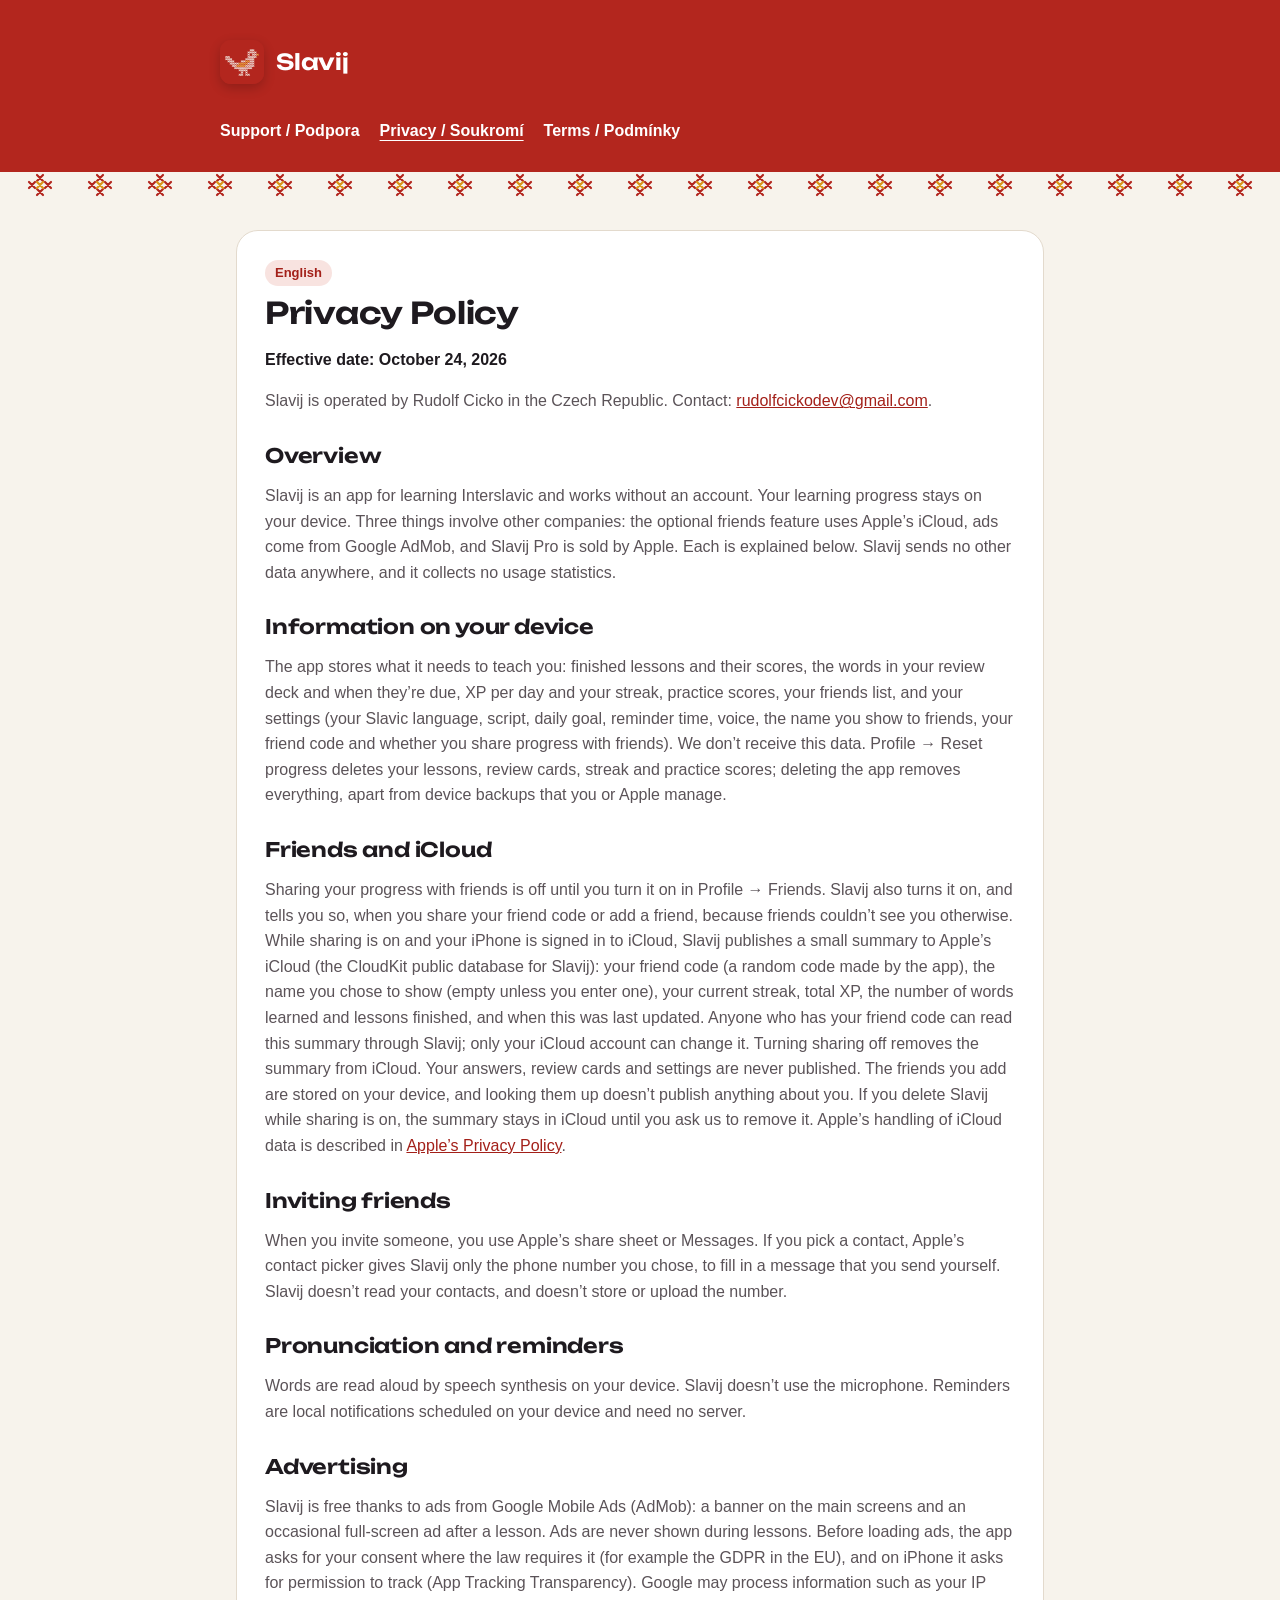
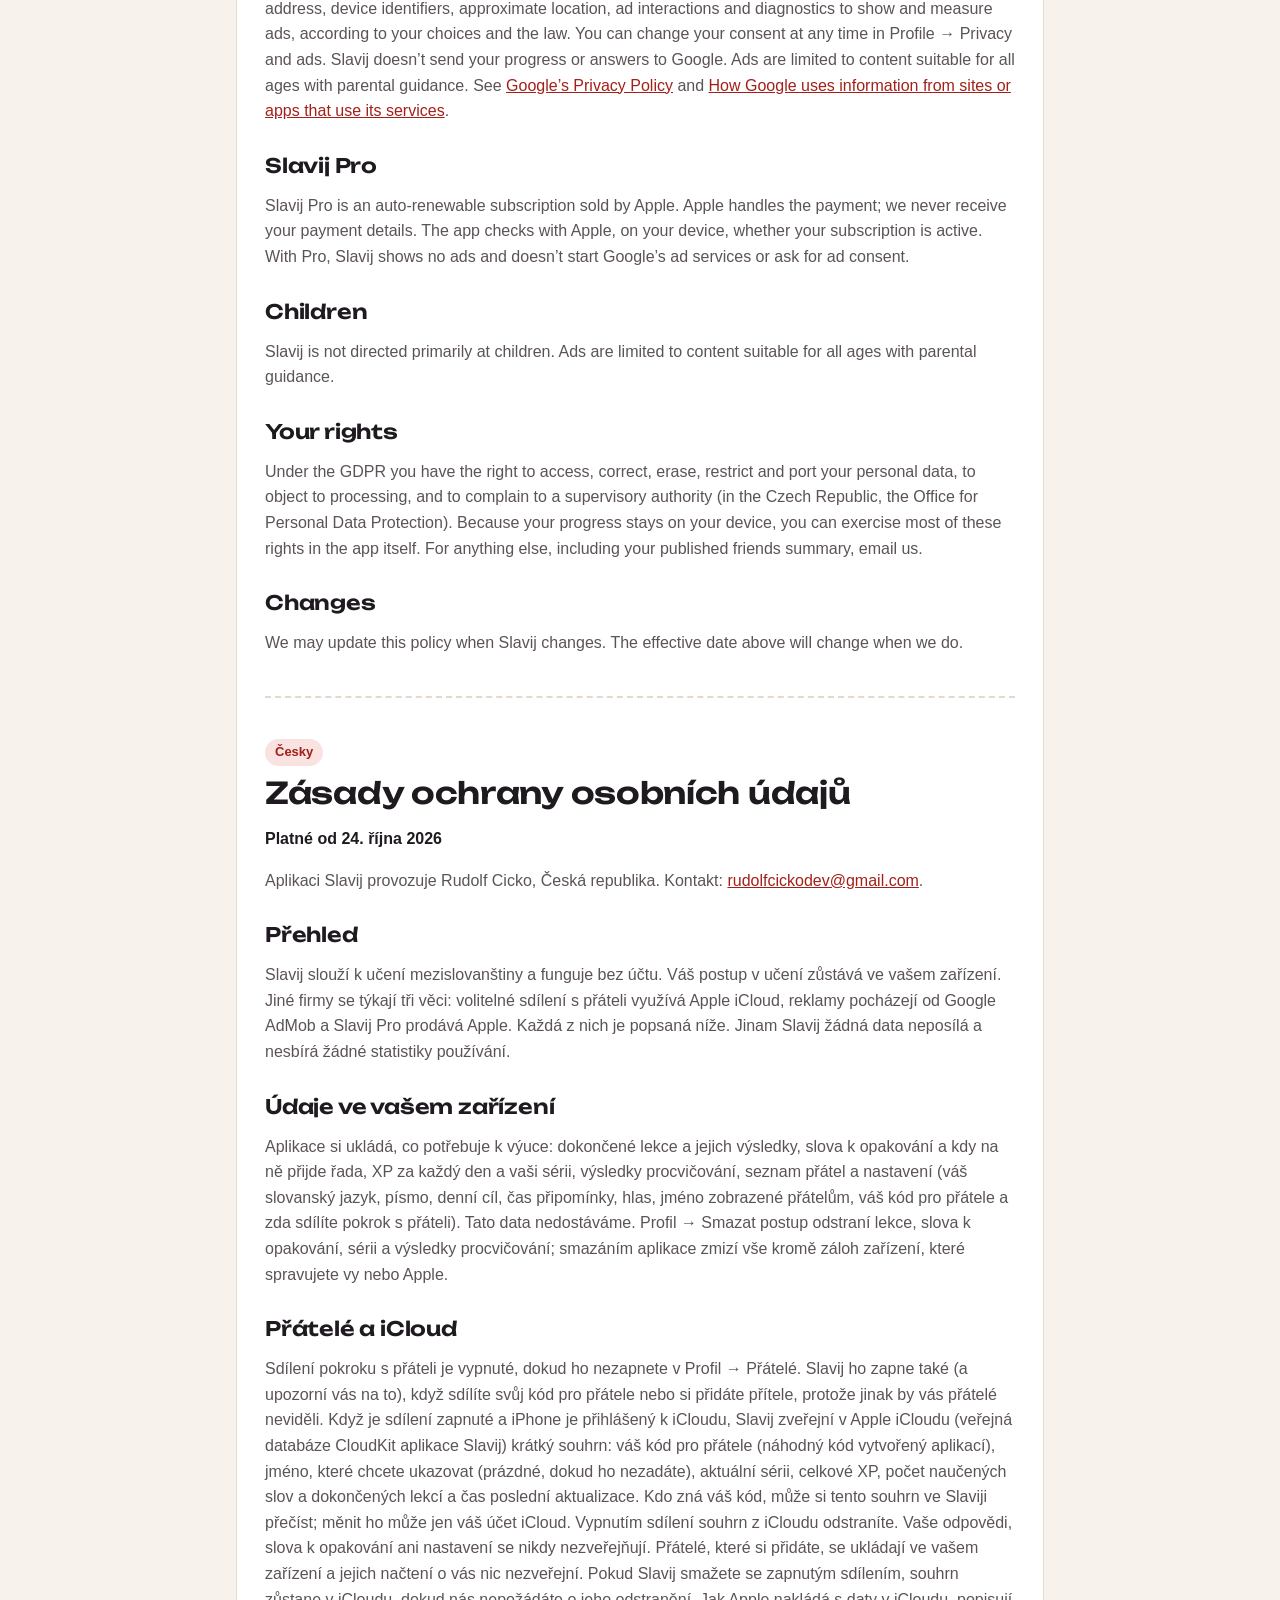
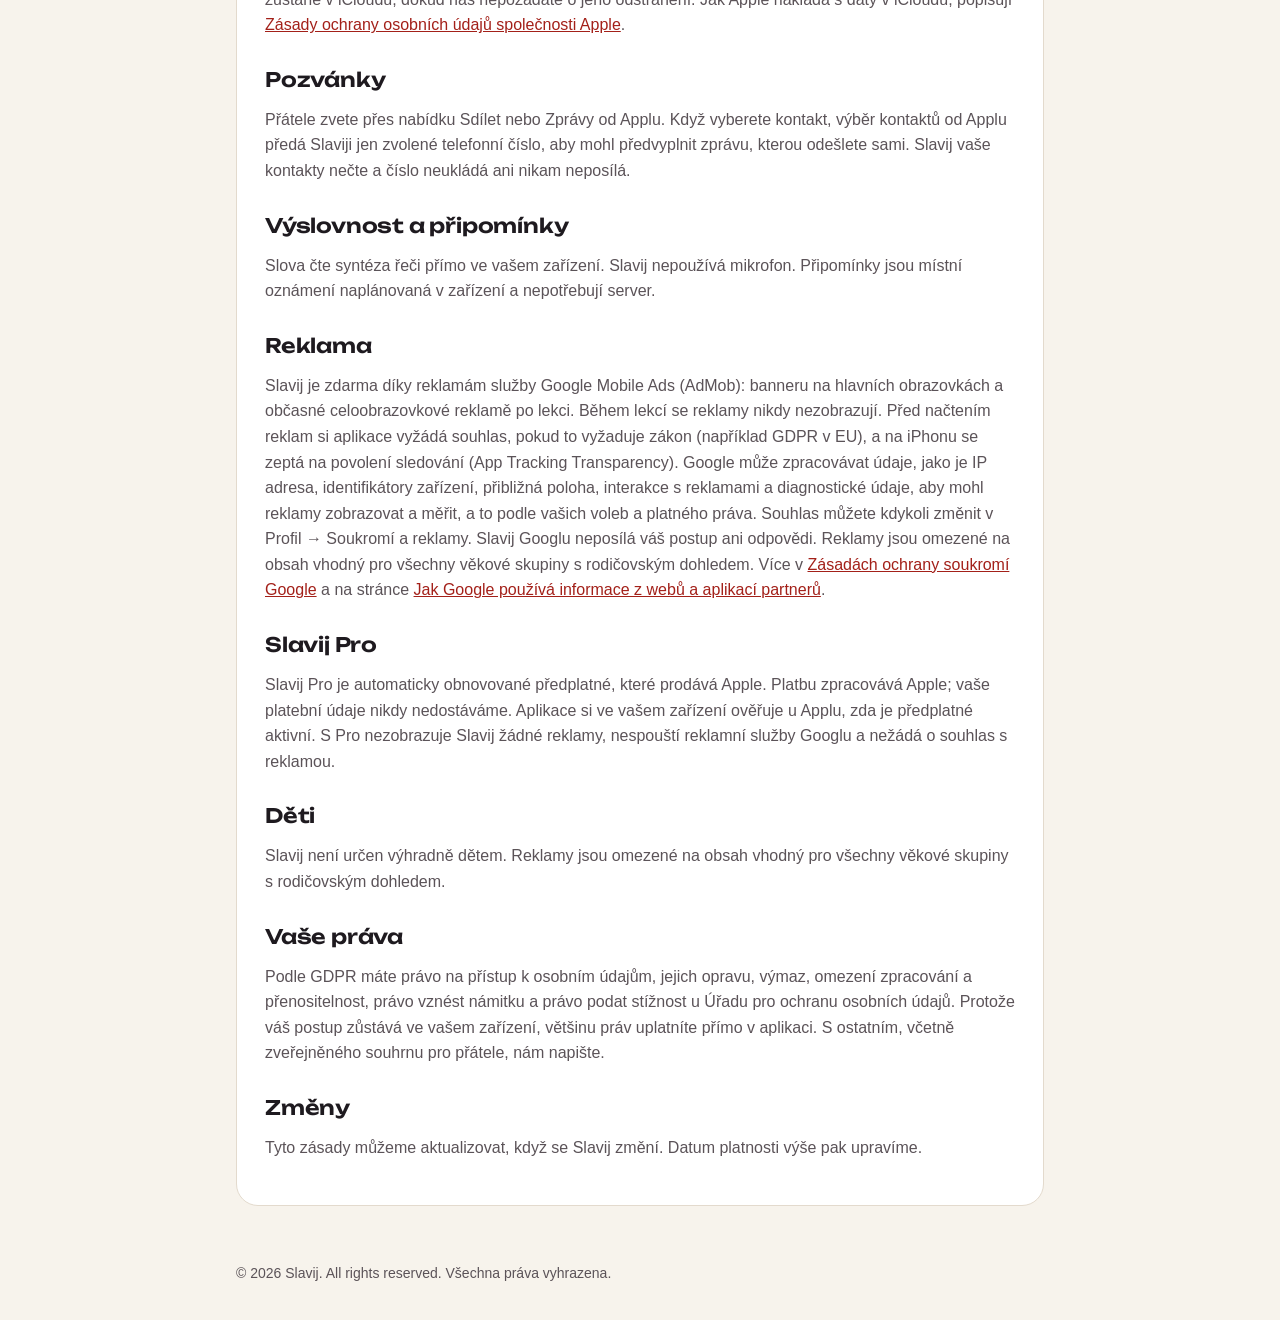
==== privacy.html @ 44ebeb4c "Site: support, privacy policy and terms pages English and Czech, styled like the Slavij app. Copied " ====
<!doctype html>
<html lang="en">
  <head>
    <meta charset="utf-8">
    <meta name="viewport" content="width=device-width, initial-scale=1">
    <title>Slavij – Privacy Policy / Zásady ochrany osobních údajů</title>
    <meta name="description" content="Privacy Policy of the Slavij app. Zásady ochrany osobních údajů aplikace Slavij.">
    <link rel="stylesheet" href="styles.css">
    <link rel="icon" href="icon.png">
    <link rel="apple-touch-icon" href="icon.png">
  </head>
  <body>
    <header><div class="wrap"><div class="brand"><img src="icon.png" alt=""> Slavij</div><nav aria-label="Site"><a href="index.html">Support / Podpora</a><a href="privacy.html" aria-current="page">Privacy / Soukromí</a><a href="terms.html">Terms / Podmínky</a></nav></div></header>
    <div class="hem" aria-hidden="true"></div>
    <main><article class="card">
      <span class="lang">English</span>
      <h1>Privacy Policy</h1>
      <p><strong>Effective date: October 24, 2026</strong></p>
      <p>Slavij is operated by Rudolf Cicko in the Czech Republic. Contact: <a href="mailto:rudolfcickodev@gmail.com">rudolfcickodev@gmail.com</a>.</p>

      <h2>Overview</h2>
      <p>Slavij is an app for learning Interslavic and works without an account. Your learning progress stays on your device. Three things involve other companies: the optional friends feature uses Apple’s iCloud, ads come from Google AdMob, and Slavij Pro is sold by Apple. Each is explained below. Slavij sends no other data anywhere, and it collects no usage statistics.</p>

      <h2>Information on your device</h2>
      <p>The app stores what it needs to teach you: finished lessons and their scores, the words in your review deck and when they’re due, XP per day and your streak, practice scores, your friends list, and your settings (your Slavic language, script, daily goal, reminder time, voice, the name you show to friends, your friend code and whether you share progress with friends). We don’t receive this data. Profile → Reset progress deletes your lessons, review cards, streak and practice scores; deleting the app removes everything, apart from device backups that you or Apple manage.</p>

      <h2>Friends and iCloud</h2>
      <p>Sharing your progress with friends is off until you turn it on in Profile → Friends. Slavij also turns it on, and tells you so, when you share your friend code or add a friend, because friends couldn’t see you otherwise. While sharing is on and your iPhone is signed in to iCloud, Slavij publishes a small summary to Apple’s iCloud (the CloudKit public database for Slavij): your friend code (a random code made by the app), the name you chose to show (empty unless you enter one), your current streak, total XP, the number of words learned and lessons finished, and when this was last updated. Anyone who has your friend code can read this summary through Slavij; only your iCloud account can change it. Turning sharing off removes the summary from iCloud. Your answers, review cards and settings are never published. The friends you add are stored on your device, and looking them up doesn’t publish anything about you. If you delete Slavij while sharing is on, the summary stays in iCloud until you ask us to remove it. Apple’s handling of iCloud data is described in <a href="https://www.apple.com/legal/privacy/">Apple’s Privacy Policy</a>.</p>

      <h2>Inviting friends</h2>
      <p>When you invite someone, you use Apple’s share sheet or Messages. If you pick a contact, Apple’s contact picker gives Slavij only the phone number you chose, to fill in a message that you send yourself. Slavij doesn’t read your contacts, and doesn’t store or upload the number.</p>

      <h2>Pronunciation and reminders</h2>
      <p>Words are read aloud by speech synthesis on your device. Slavij doesn’t use the microphone. Reminders are local notifications scheduled on your device and need no server.</p>

      <h2>Advertising</h2>
      <p>Slavij is free thanks to ads from Google Mobile Ads (AdMob): a banner on the main screens and an occasional full-screen ad after a lesson. Ads are never shown during lessons. Before loading ads, the app asks for your consent where the law requires it (for example the GDPR in the EU), and on iPhone it asks for permission to track (App Tracking Transparency). Google may process information such as your IP address, device identifiers, approximate location, ad interactions and diagnostics to show and measure ads, according to your choices and the law. You can change your consent at any time in Profile → Privacy and ads. Slavij doesn’t send your progress or answers to Google. Ads are limited to content suitable for all ages with parental guidance. See <a href="https://policies.google.com/privacy">Google’s Privacy Policy</a> and <a href="https://policies.google.com/technologies/partner-sites">How Google uses information from sites or apps that use its services</a>.</p>

      <h2>Slavij Pro</h2>
      <p>Slavij Pro is an auto-renewable subscription sold by Apple. Apple handles the payment; we never receive your payment details. The app checks with Apple, on your device, whether your subscription is active. With Pro, Slavij shows no ads and doesn’t start Google’s ad services or ask for ad consent.</p>

      <h2>Children</h2>
      <p>Slavij is not directed primarily at children. Ads are limited to content suitable for all ages with parental guidance.</p>

      <h2>Your rights</h2>
      <p>Under the GDPR you have the right to access, correct, erase, restrict and port your personal data, to object to processing, and to complain to a supervisory authority (in the Czech Republic, the Office for Personal Data Protection). Because your progress stays on your device, you can exercise most of these rights in the app itself. For anything else, including your published friends summary, email us.</p>

      <h2>Changes</h2>
      <p>We may update this policy when Slavij changes. The effective date above will change when we do.</p>

      <hr>

      <span class="lang">Česky</span>
      <h1>Zásady ochrany osobních údajů</h1>
      <p><strong>Platné od 24. října 2026</strong></p>
      <p>Aplikaci Slavij provozuje Rudolf Cicko, Česká republika. Kontakt: <a href="mailto:rudolfcickodev@gmail.com">rudolfcickodev@gmail.com</a>.</p>

      <h2>Přehled</h2>
      <p>Slavij slouží k učení mezislovanštiny a funguje bez účtu. Váš postup v učení zůstává ve vašem zařízení. Jiné firmy se týkají tři věci: volitelné sdílení s přáteli využívá Apple iCloud, reklamy pocházejí od Google AdMob a Slavij Pro prodává Apple. Každá z nich je popsaná níže. Jinam Slavij žádná data neposílá a nesbírá žádné statistiky používání.</p>

      <h2>Údaje ve vašem zařízení</h2>
      <p>Aplikace si ukládá, co potřebuje k výuce: dokončené lekce a jejich výsledky, slova k opakování a kdy na ně přijde řada, XP za každý den a vaši sérii, výsledky procvičování, seznam přátel a nastavení (váš slovanský jazyk, písmo, denní cíl, čas připomínky, hlas, jméno zobrazené přátelům, váš kód pro přátele a zda sdílíte pokrok s přáteli). Tato data nedostáváme. Profil → Smazat postup odstraní lekce, slova k opakování, sérii a výsledky procvičování; smazáním aplikace zmizí vše kromě záloh zařízení, které spravujete vy nebo Apple.</p>

      <h2>Přátelé a iCloud</h2>
      <p>Sdílení pokroku s přáteli je vypnuté, dokud ho nezapnete v Profil → Přátelé. Slavij ho zapne také (a upozorní vás na to), když sdílíte svůj kód pro přátele nebo si přidáte přítele, protože jinak by vás přátelé neviděli. Když je sdílení zapnuté a iPhone je přihlášený k iCloudu, Slavij zveřejní v Apple iCloudu (veřejná databáze CloudKit aplikace Slavij) krátký souhrn: váš kód pro přátele (náhodný kód vytvořený aplikací), jméno, které chcete ukazovat (prázdné, dokud ho nezadáte), aktuální sérii, celkové XP, počet naučených slov a dokončených lekcí a čas poslední aktualizace. Kdo zná váš kód, může si tento souhrn ve Slaviji přečíst; měnit ho může jen váš účet iCloud. Vypnutím sdílení souhrn z iCloudu odstraníte. Vaše odpovědi, slova k opakování ani nastavení se nikdy nezveřejňují. Přátelé, které si přidáte, se ukládají ve vašem zařízení a jejich načtení o vás nic nezveřejní. Pokud Slavij smažete se zapnutým sdílením, souhrn zůstane v iCloudu, dokud nás nepožádáte o jeho odstranění. Jak Apple nakládá s daty v iCloudu, popisují <a href="https://www.apple.com/cz/legal/privacy/">Zásady ochrany osobních údajů společnosti Apple</a>.</p>

      <h2>Pozvánky</h2>
      <p>Přátele zvete přes nabídku Sdílet nebo Zprávy od Applu. Když vyberete kontakt, výběr kontaktů od Applu předá Slaviji jen zvolené telefonní číslo, aby mohl předvyplnit zprávu, kterou odešlete sami. Slavij vaše kontakty nečte a číslo neukládá ani nikam neposílá.</p>

      <h2>Výslovnost a připomínky</h2>
      <p>Slova čte syntéza řeči přímo ve vašem zařízení. Slavij nepoužívá mikrofon. Připomínky jsou místní oznámení naplánovaná v zařízení a nepotřebují server.</p>

      <h2>Reklama</h2>
      <p>Slavij je zdarma díky reklamám služby Google Mobile Ads (AdMob): banneru na hlavních obrazovkách a občasné celoobrazovkové reklamě po lekci. Během lekcí se reklamy nikdy nezobrazují. Před načtením reklam si aplikace vyžádá souhlas, pokud to vyžaduje zákon (například GDPR v EU), a na iPhonu se zeptá na povolení sledování (App Tracking Transparency). Google může zpracovávat údaje, jako je IP adresa, identifikátory zařízení, přibližná poloha, interakce s reklamami a diagnostické údaje, aby mohl reklamy zobrazovat a měřit, a to podle vašich voleb a platného práva. Souhlas můžete kdykoli změnit v Profil → Soukromí a reklamy. Slavij Googlu neposílá váš postup ani odpovědi. Reklamy jsou omezené na obsah vhodný pro všechny věkové skupiny s rodičovským dohledem. Více v <a href="https://policies.google.com/privacy?hl=cs">Zásadách ochrany soukromí Google</a> a na stránce <a href="https://policies.google.com/technologies/partner-sites?hl=cs">Jak Google používá informace z webů a aplikací partnerů</a>.</p>

      <h2>Slavij Pro</h2>
      <p>Slavij Pro je automaticky obnovované předplatné, které prodává Apple. Platbu zpracovává Apple; vaše platební údaje nikdy nedostáváme. Aplikace si ve vašem zařízení ověřuje u Applu, zda je předplatné aktivní. S Pro nezobrazuje Slavij žádné reklamy, nespouští reklamní služby Googlu a nežádá o souhlas s reklamou.</p>

      <h2>Děti</h2>
      <p>Slavij není určen výhradně dětem. Reklamy jsou omezené na obsah vhodný pro všechny věkové skupiny s rodičovským dohledem.</p>

      <h2>Vaše práva</h2>
      <p>Podle GDPR máte právo na přístup k osobním údajům, jejich opravu, výmaz, omezení zpracování a přenositelnost, právo vznést námitku a právo podat stížnost u Úřadu pro ochranu osobních údajů. Protože váš postup zůstává ve vašem zařízení, většinu práv uplatníte přímo v aplikaci. S ostatním, včetně zveřejněného souhrnu pro přátele, nám napište.</p>

      <h2>Změny</h2>
      <p>Tyto zásady můžeme aktualizovat, když se Slavij změní. Datum platnosti výše pak upravíme.</p>
    </article></main>
    <footer>© 2026 Slavij. All rights reserved. Všechna práva vyhrazena.</footer>
  </body>
</html>
---- styles.css ----
/* Slavij support pages: the app's "linen and cross-stitch" look (see design/README.md). */

@font-face {
  font-family: "Unbounded";
  src: url("fonts/Unbounded-SemiBold.ttf") format("truetype");
  font-weight: 600;
  font-display: swap;
}

:root {
  color-scheme: light;
  --ground: #F7F3EC;
  --surface: #FFFFFF;
  --surface-2: #EEE8DE;
  --ink: #1E1A1F;
  --muted: #5B5358;
  --line: #E3DACD;
  --rowan: #B3261E;
  --on-rowan: #FFFFFF;
  --rowan-soft: #F8E3E0;
  --rowan-ink: #A32019;
  --ochre: #D9961A;
  --pine: #2E6B4C;
  --header: #B3261E;
  --on-header: #FFFFFF;
}

@media (prefers-color-scheme: dark) {
  :root {
    color-scheme: dark;
    --ground: #141215;
    --surface: #1F1C20;
    --surface-2: #2B272C;
    --ink: #F4EFE8;
    --muted: #B5ACA9;
    --line: #3A3438;
    --rowan: #E5554A;
    --on-rowan: #1A0E0D;
    --rowan-soft: #3A1E1C;
    --rowan-ink: #F07A70;
    --ochre: #E8AE3A;
    --pine: #5CB287;
    --header: #8A1E17;
    --on-header: #FFF4F0;
  }
}

* { box-sizing: border-box; }

body {
  margin: 0;
  font-family: -apple-system, BlinkMacSystemFont, "Segoe UI", Roboto, sans-serif;
  background: var(--ground);
  color: var(--ink);
  line-height: 1.6;
  -webkit-text-size-adjust: 100%;
}

a { color: var(--rowan-ink); }

h1, h2, h3, .brand {
  font-family: "Unbounded", -apple-system, BlinkMacSystemFont, sans-serif;
  font-weight: 600;
  line-height: 1.15;
  letter-spacing: -0.01em;
}

.wrap { max-width: 840px; margin: 0 auto; }

header {
  background: var(--header);
  color: var(--on-header);
  padding: 40px 16px 0;
}

.brand { display: flex; align-items: center; gap: 12px; font-size: 22px; }
.brand img { width: 44px; height: 44px; border-radius: 11px; box-shadow: 0 4px 12px rgba(0, 0, 0, .2); }

.hero h1 { font-size: clamp(30px, 7vw, 48px); margin: 28px 0 12px; }
.hero p { font-size: 19px; max-width: 640px; margin: 0; color: var(--on-header); opacity: .95; }

nav { display: flex; flex-wrap: wrap; gap: 4px 20px; margin-top: 24px; padding-bottom: 18px; }
nav a { color: var(--on-header); font-weight: 700; text-decoration: none; padding: 10px 0; }
nav a:hover, nav a[aria-current="page"] { text-decoration: underline; text-underline-offset: 4px; }

/* The embroidered hem: a row of cross-stitched diamonds along the bottom of the header. */
.hem {
  height: 26px;
  background-color: var(--ground);
  background-image: url("data:image/svg+xml,%3Csvg xmlns='http://www.w3.org/2000/svg' width='60' height='26' viewBox='0 0 60 26'%3E%3Cg stroke-width='2.2' stroke-linecap='round'%3E%3Cg stroke='%23B3261E'%3E%3Cpath d='M27 3l6 6M33 3l-6 6M19 10l6 6M25 10l-6 6M35 10l6 6M41 10l-6 6M27 17l6 6M33 17l-6 6'/%3E%3C/g%3E%3Cpath stroke='%23D9961A' d='M27 10l6 6M33 10l-6 6'/%3E%3C/g%3E%3C/svg%3E");
  background-repeat: repeat-x;
  background-position: center;
}

main { max-width: 840px; margin: 0 auto; padding: 32px 16px 56px; }

.card {
  background: var(--surface);
  border: 1px solid var(--line);
  border-radius: 22px;
  padding: 28px;
}

h1 { font-size: 30px; margin: 0 0 12px; }
h2 { font-size: 20px; margin: 30px 0 8px; }
h3 { font-size: 17px; margin: 22px 0 6px; }
p, li { color: var(--muted); }
li + li { margin-top: 4px; }
strong { color: var(--ink); }

.lang {
  display: inline-block;
  font-size: 13px;
  font-weight: 700;
  color: var(--rowan-ink);
  background: var(--rowan-soft);
  padding: 3px 10px;
  border-radius: 999px;
  margin-bottom: 10px;
}

hr { border: none; border-top: 2px dashed var(--line); margin: 40px 0; }

.contact {
  background: var(--surface-2);
  border-radius: 18px;
  padding: 22px;
  margin-top: 20px;
}
.contact p { margin: 6px 0 0; }

.button {
  display: inline-block;
  margin-top: 8px;
  padding: 13px 22px;
  min-height: 44px;
  color: var(--on-rowan);
  background: var(--rowan);
  border-radius: 999px;
  font-weight: 700;
  text-decoration: none;
}

footer { max-width: 840px; margin: 0 auto; padding: 0 16px 36px; color: var(--muted); font-size: 14px; }

@media (max-width: 540px) {
  header { padding-top: 28px; }
  .card { padding: 20px; border-radius: 18px; }
  main { padding-top: 24px; }
}
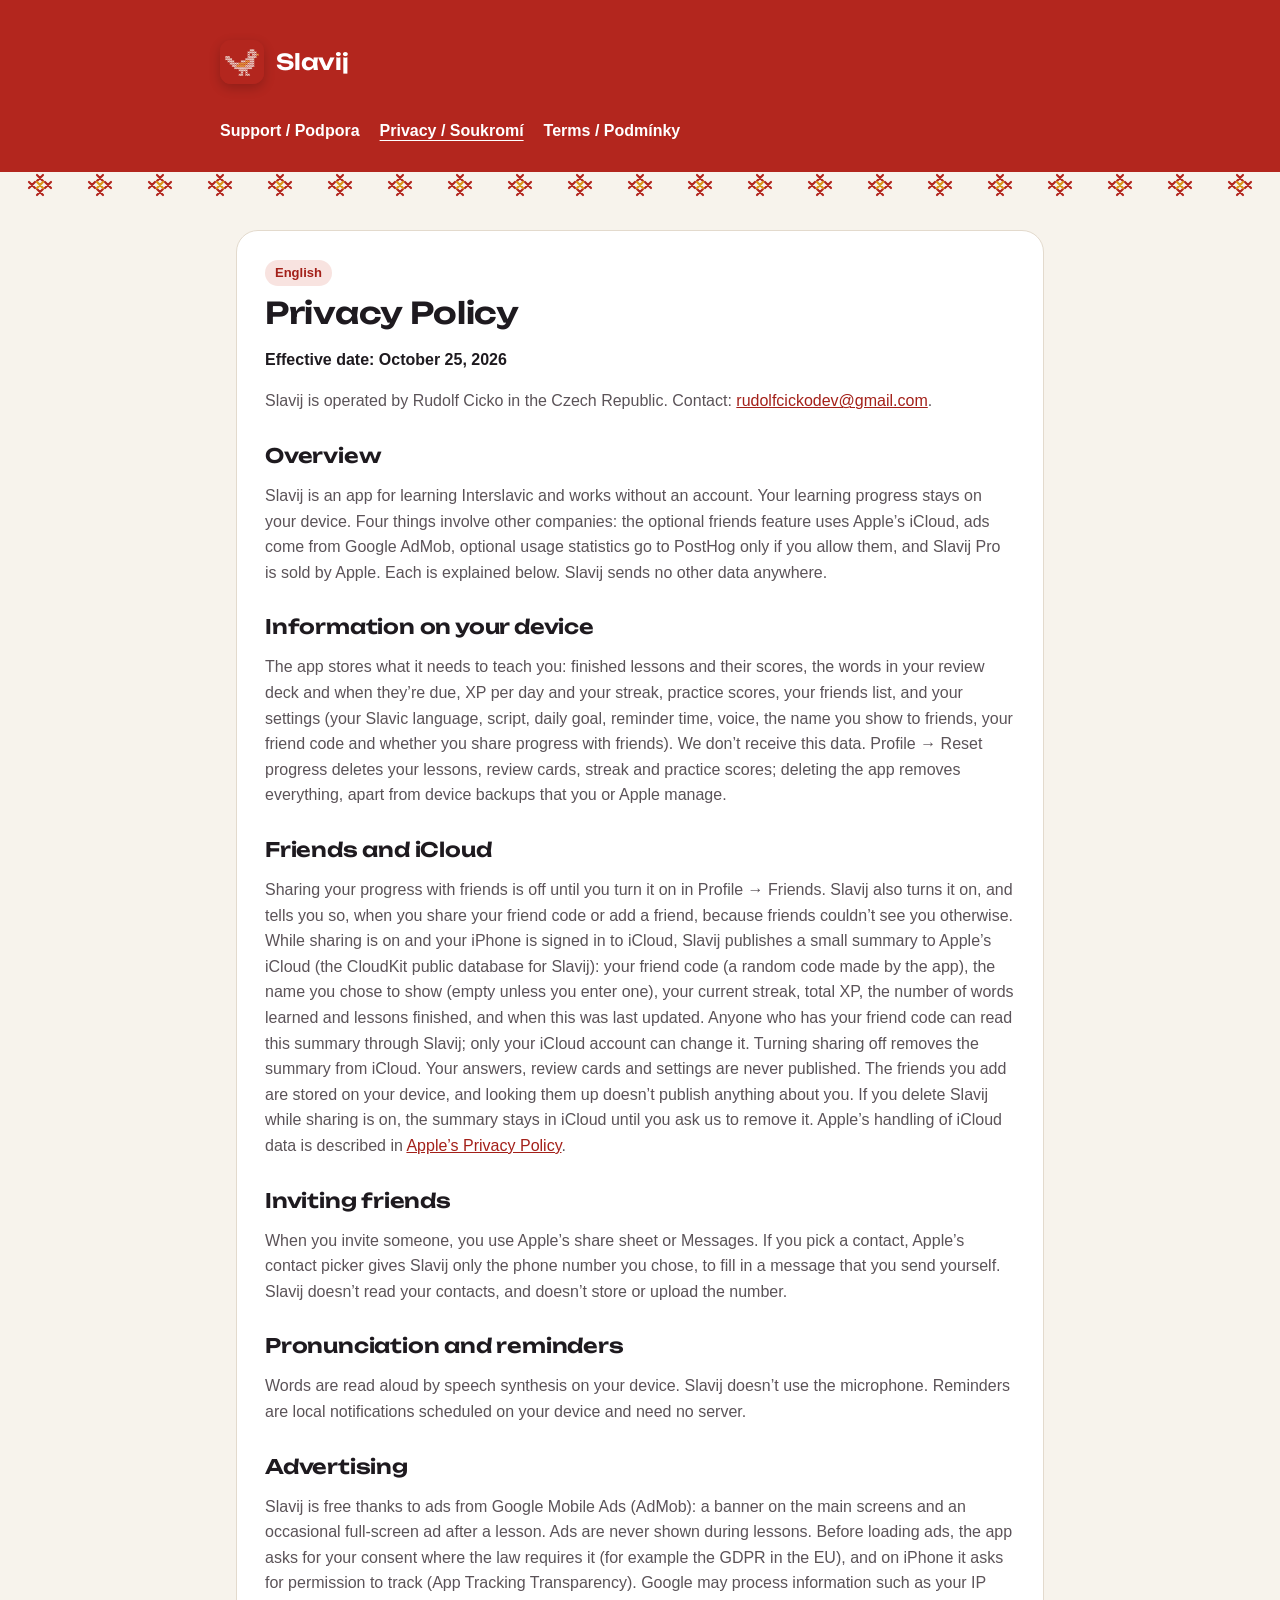
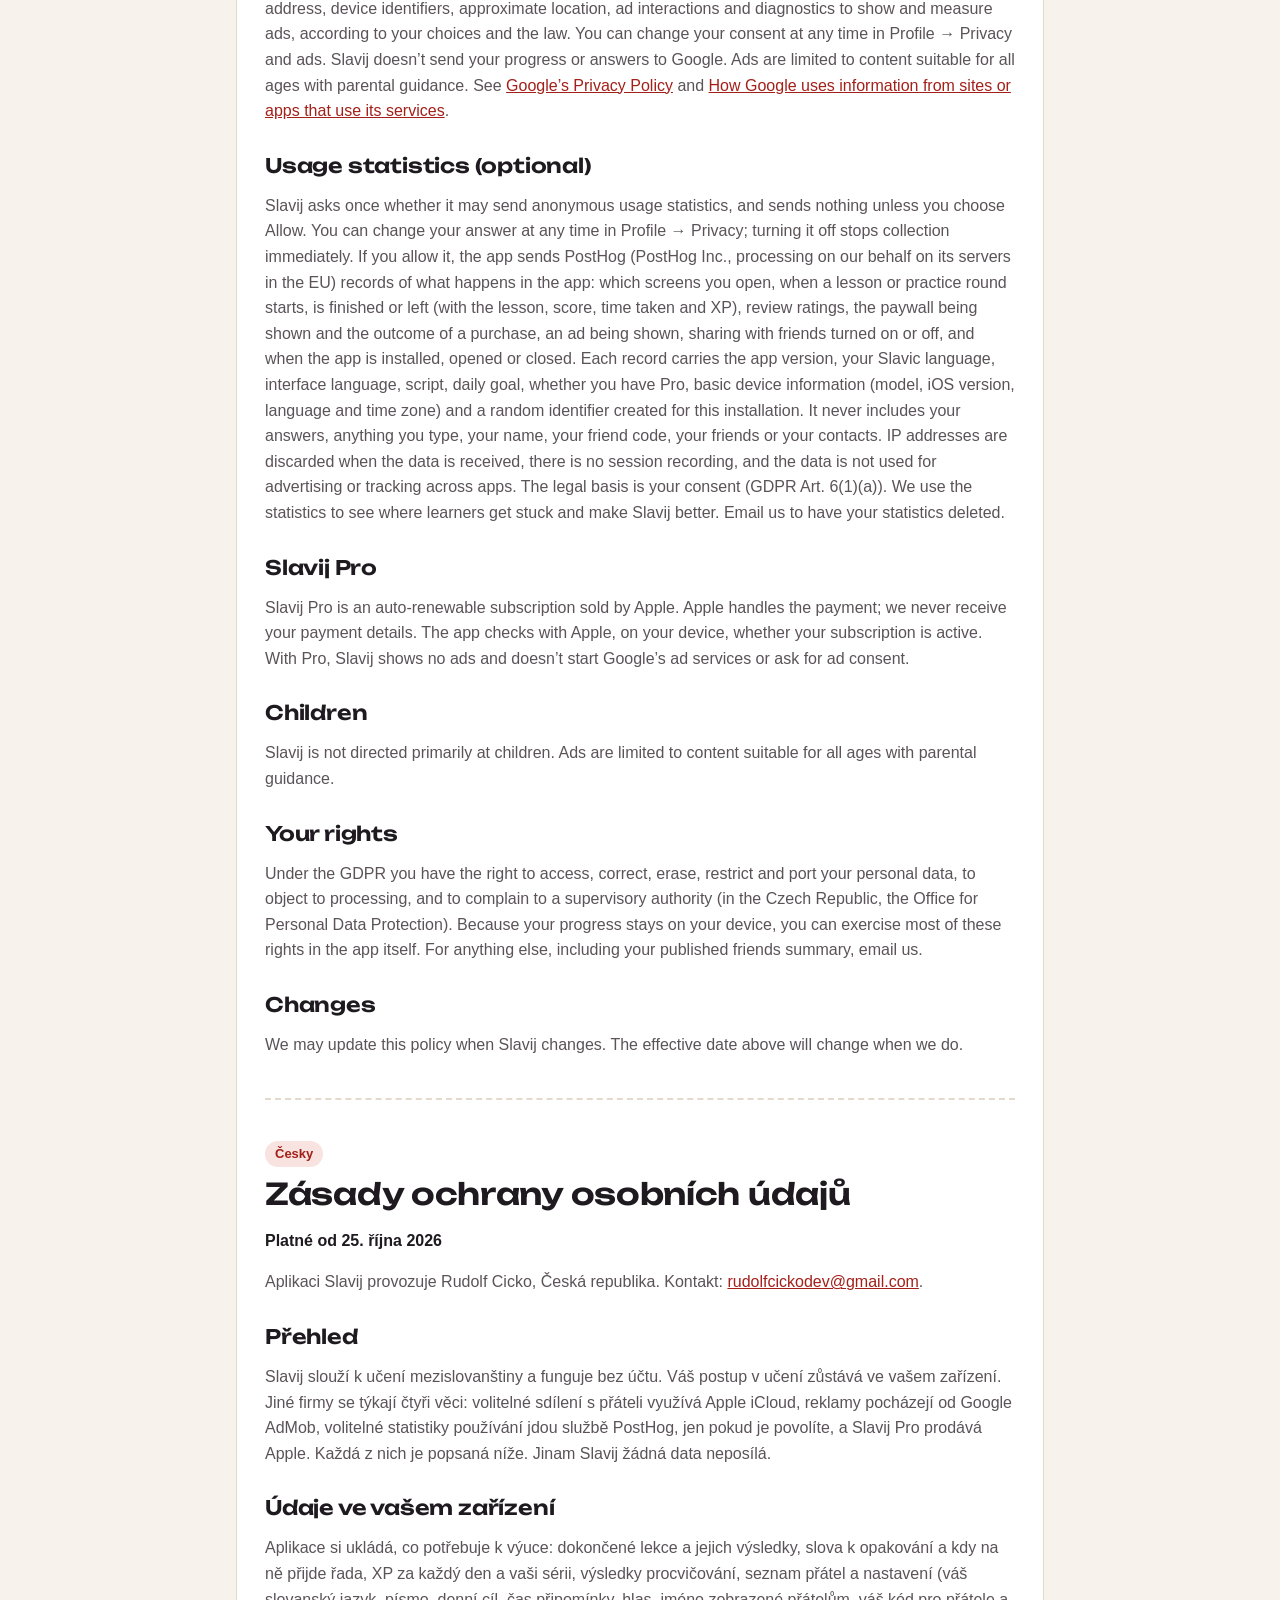
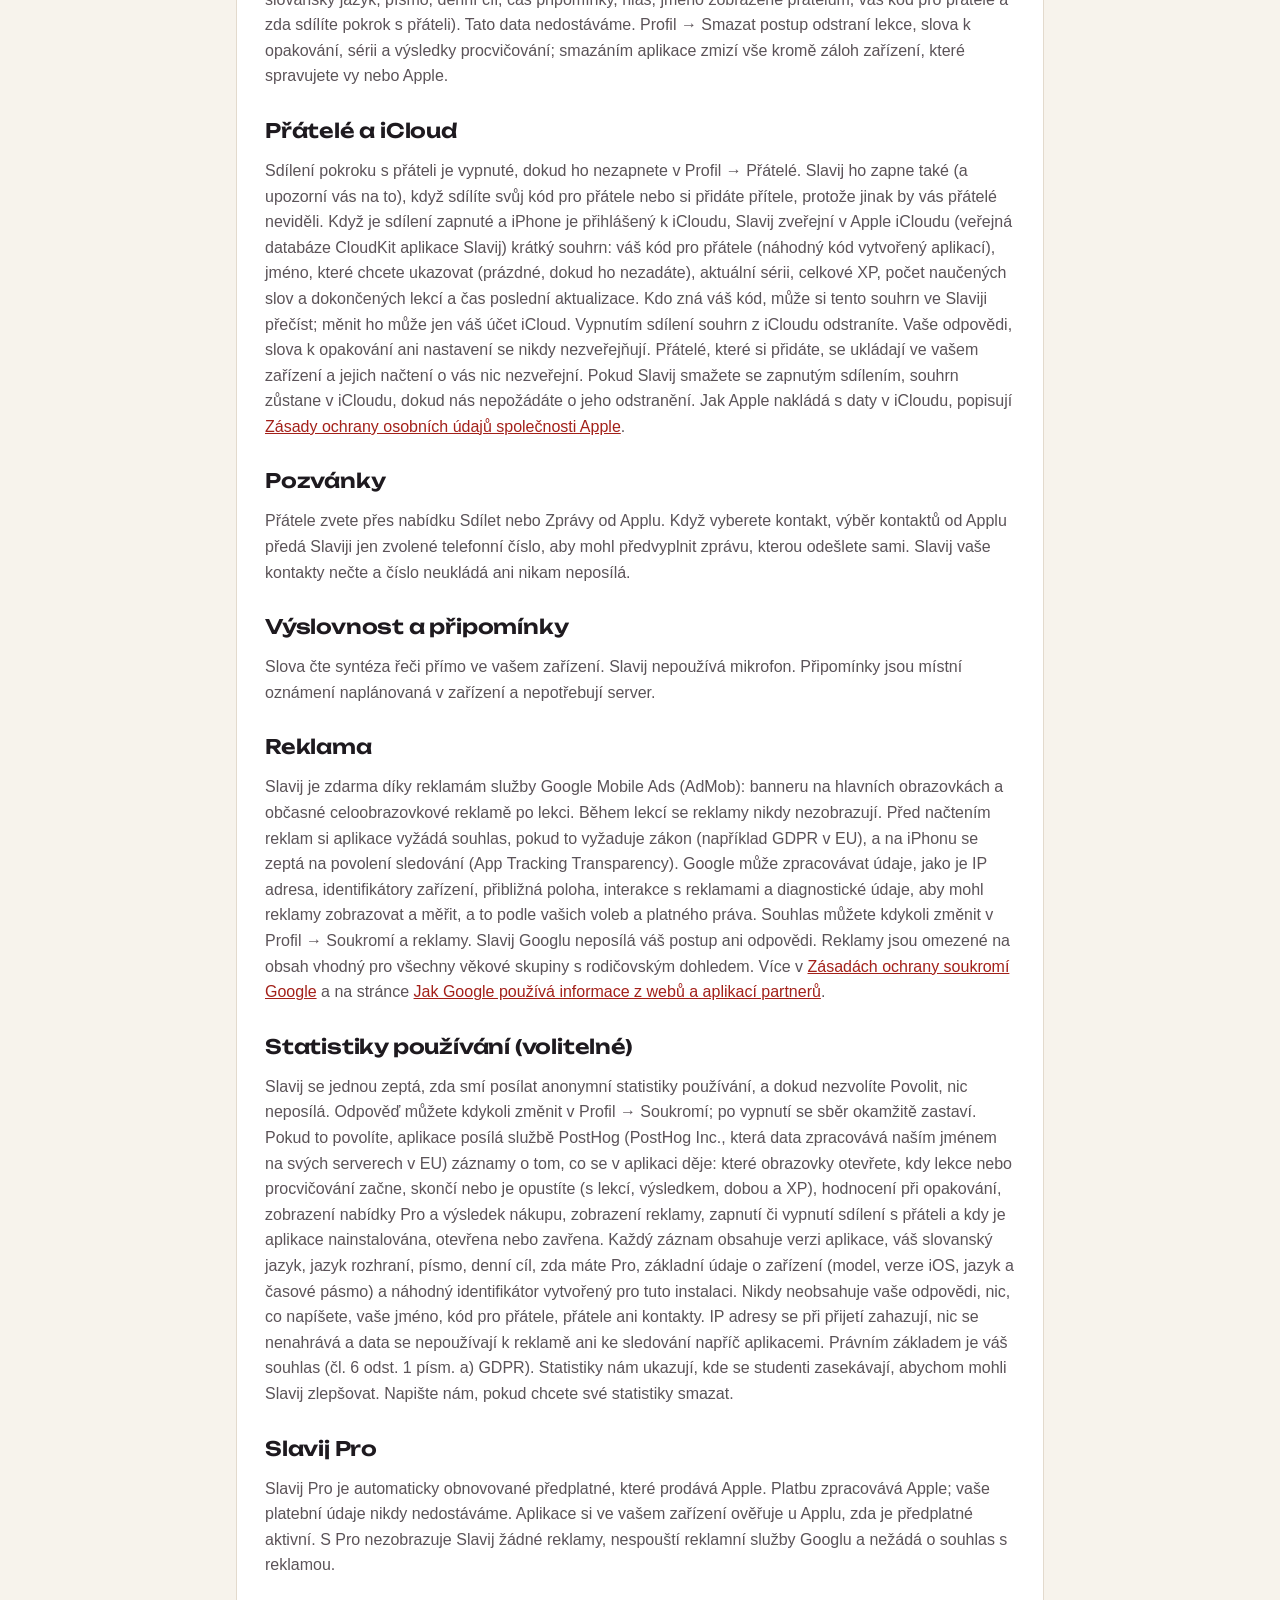
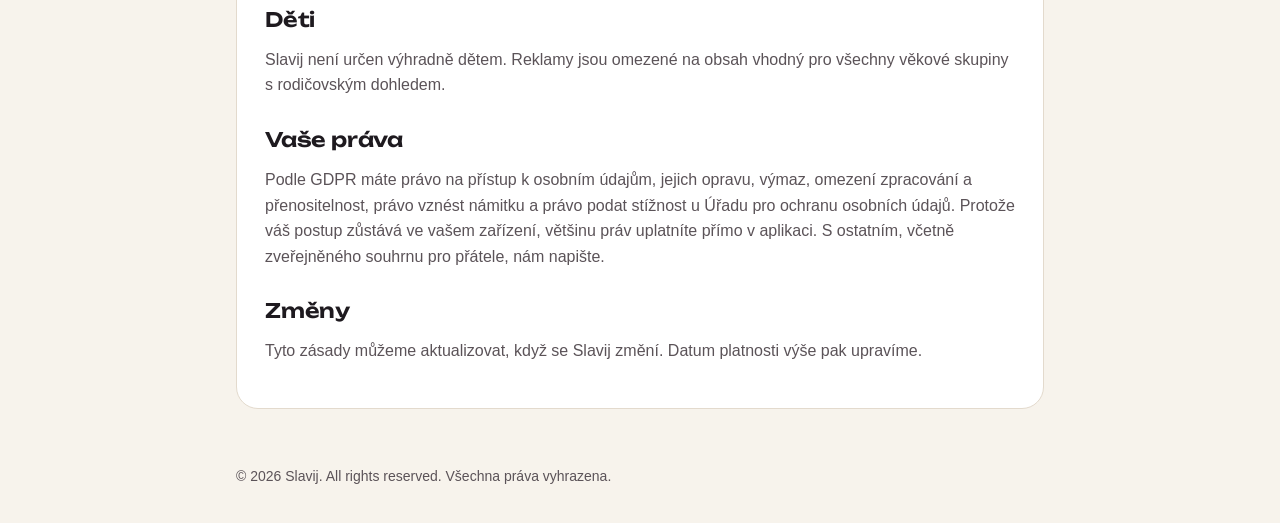
==== commit 40886ecc: "Privacy policy: optional usage statistics (PostHog, EU) Slavij now asks once whether it may send ano" ====
--- a/privacy.html
+++ b/privacy.html
@@ -15,11 +15,11 @@
     <main><article class="card">
       <span class="lang">English</span>
       <h1>Privacy Policy</h1>
-      <p><strong>Effective date: October 24, 2026</strong></p>
+      <p><strong>Effective date: October 25, 2026</strong></p>
       <p>Slavij is operated by Rudolf Cicko in the Czech Republic. Contact: <a href="mailto:rudolfcickodev@gmail.com">rudolfcickodev@gmail.com</a>.</p>
 
       <h2>Overview</h2>
-      <p>Slavij is an app for learning Interslavic and works without an account. Your learning progress stays on your device. Three things involve other companies: the optional friends feature uses Apple’s iCloud, ads come from Google AdMob, and Slavij Pro is sold by Apple. Each is explained below. Slavij sends no other data anywhere, and it collects no usage statistics.</p>
+      <p>Slavij is an app for learning Interslavic and works without an account. Your learning progress stays on your device. Four things involve other companies: the optional friends feature uses Apple’s iCloud, ads come from Google AdMob, optional usage statistics go to PostHog only if you allow them, and Slavij Pro is sold by Apple. Each is explained below. Slavij sends no other data anywhere.</p>
 
       <h2>Information on your device</h2>
       <p>The app stores what it needs to teach you: finished lessons and their scores, the words in your review deck and when they’re due, XP per day and your streak, practice scores, your friends list, and your settings (your Slavic language, script, daily goal, reminder time, voice, the name you show to friends, your friend code and whether you share progress with friends). We don’t receive this data. Profile → Reset progress deletes your lessons, review cards, streak and practice scores; deleting the app removes everything, apart from device backups that you or Apple manage.</p>
@@ -35,6 +35,9 @@
 
       <h2>Advertising</h2>
       <p>Slavij is free thanks to ads from Google Mobile Ads (AdMob): a banner on the main screens and an occasional full-screen ad after a lesson. Ads are never shown during lessons. Before loading ads, the app asks for your consent where the law requires it (for example the GDPR in the EU), and on iPhone it asks for permission to track (App Tracking Transparency). Google may process information such as your IP address, device identifiers, approximate location, ad interactions and diagnostics to show and measure ads, according to your choices and the law. You can change your consent at any time in Profile → Privacy and ads. Slavij doesn’t send your progress or answers to Google. Ads are limited to content suitable for all ages with parental guidance. See <a href="https://policies.google.com/privacy">Google’s Privacy Policy</a> and <a href="https://policies.google.com/technologies/partner-sites">How Google uses information from sites or apps that use its services</a>.</p>
+
+      <h2>Usage statistics (optional)</h2>
+      <p>Slavij asks once whether it may send anonymous usage statistics, and sends nothing unless you choose Allow. You can change your answer at any time in Profile → Privacy; turning it off stops collection immediately. If you allow it, the app sends PostHog (PostHog Inc., processing on our behalf on its servers in the EU) records of what happens in the app: which screens you open, when a lesson or practice round starts, is finished or left (with the lesson, score, time taken and XP), review ratings, the paywall being shown and the outcome of a purchase, an ad being shown, sharing with friends turned on or off, and when the app is installed, opened or closed. Each record carries the app version, your Slavic language, interface language, script, daily goal, whether you have Pro, basic device information (model, iOS version, language and time zone) and a random identifier created for this installation. It never includes your answers, anything you type, your name, your friend code, your friends or your contacts. IP addresses are discarded when the data is received, there is no session recording, and the data is not used for advertising or tracking across apps. The legal basis is your consent (GDPR Art. 6(1)(a)). We use the statistics to see where learners get stuck and make Slavij better. Email us to have your statistics deleted.</p>
 
       <h2>Slavij Pro</h2>
       <p>Slavij Pro is an auto-renewable subscription sold by Apple. Apple handles the payment; we never receive your payment details. The app checks with Apple, on your device, whether your subscription is active. With Pro, Slavij shows no ads and doesn’t start Google’s ad services or ask for ad consent.</p>
@@ -52,11 +55,11 @@
 
       <span class="lang">Česky</span>
       <h1>Zásady ochrany osobních údajů</h1>
-      <p><strong>Platné od 24. října 2026</strong></p>
+      <p><strong>Platné od 25. října 2026</strong></p>
       <p>Aplikaci Slavij provozuje Rudolf Cicko, Česká republika. Kontakt: <a href="mailto:rudolfcickodev@gmail.com">rudolfcickodev@gmail.com</a>.</p>
 
       <h2>Přehled</h2>
-      <p>Slavij slouží k učení mezislovanštiny a funguje bez účtu. Váš postup v učení zůstává ve vašem zařízení. Jiné firmy se týkají tři věci: volitelné sdílení s přáteli využívá Apple iCloud, reklamy pocházejí od Google AdMob a Slavij Pro prodává Apple. Každá z nich je popsaná níže. Jinam Slavij žádná data neposílá a nesbírá žádné statistiky používání.</p>
+      <p>Slavij slouží k učení mezislovanštiny a funguje bez účtu. Váš postup v učení zůstává ve vašem zařízení. Jiné firmy se týkají čtyři věci: volitelné sdílení s přáteli využívá Apple iCloud, reklamy pocházejí od Google AdMob, volitelné statistiky používání jdou službě PostHog, jen pokud je povolíte, a Slavij Pro prodává Apple. Každá z nich je popsaná níže. Jinam Slavij žádná data neposílá.</p>
 
       <h2>Údaje ve vašem zařízení</h2>
       <p>Aplikace si ukládá, co potřebuje k výuce: dokončené lekce a jejich výsledky, slova k opakování a kdy na ně přijde řada, XP za každý den a vaši sérii, výsledky procvičování, seznam přátel a nastavení (váš slovanský jazyk, písmo, denní cíl, čas připomínky, hlas, jméno zobrazené přátelům, váš kód pro přátele a zda sdílíte pokrok s přáteli). Tato data nedostáváme. Profil → Smazat postup odstraní lekce, slova k opakování, sérii a výsledky procvičování; smazáním aplikace zmizí vše kromě záloh zařízení, které spravujete vy nebo Apple.</p>
@@ -73,6 +76,9 @@
       <h2>Reklama</h2>
       <p>Slavij je zdarma díky reklamám služby Google Mobile Ads (AdMob): banneru na hlavních obrazovkách a občasné celoobrazovkové reklamě po lekci. Během lekcí se reklamy nikdy nezobrazují. Před načtením reklam si aplikace vyžádá souhlas, pokud to vyžaduje zákon (například GDPR v EU), a na iPhonu se zeptá na povolení sledování (App Tracking Transparency). Google může zpracovávat údaje, jako je IP adresa, identifikátory zařízení, přibližná poloha, interakce s reklamami a diagnostické údaje, aby mohl reklamy zobrazovat a měřit, a to podle vašich voleb a platného práva. Souhlas můžete kdykoli změnit v Profil → Soukromí a reklamy. Slavij Googlu neposílá váš postup ani odpovědi. Reklamy jsou omezené na obsah vhodný pro všechny věkové skupiny s rodičovským dohledem. Více v <a href="https://policies.google.com/privacy?hl=cs">Zásadách ochrany soukromí Google</a> a na stránce <a href="https://policies.google.com/technologies/partner-sites?hl=cs">Jak Google používá informace z webů a aplikací partnerů</a>.</p>
 
+      <h2>Statistiky používání (volitelné)</h2>
+      <p>Slavij se jednou zeptá, zda smí posílat anonymní statistiky používání, a dokud nezvolíte Povolit, nic neposílá. Odpověď můžete kdykoli změnit v Profil → Soukromí; po vypnutí se sběr okamžitě zastaví. Pokud to povolíte, aplikace posílá službě PostHog (PostHog Inc., která data zpracovává naším jménem na svých serverech v EU) záznamy o tom, co se v aplikaci děje: které obrazovky otevřete, kdy lekce nebo procvičování začne, skončí nebo je opustíte (s lekcí, výsledkem, dobou a XP), hodnocení při opakování, zobrazení nabídky Pro a výsledek nákupu, zobrazení reklamy, zapnutí či vypnutí sdílení s přáteli a kdy je aplikace nainstalována, otevřena nebo zavřena. Každý záznam obsahuje verzi aplikace, váš slovanský jazyk, jazyk rozhraní, písmo, denní cíl, zda máte Pro, základní údaje o zařízení (model, verze iOS, jazyk a časové pásmo) a náhodný identifikátor vytvořený pro tuto instalaci. Nikdy neobsahuje vaše odpovědi, nic, co napíšete, vaše jméno, kód pro přátele, přátele ani kontakty. IP adresy se při přijetí zahazují, nic se nenahrává a data se nepoužívají k reklamě ani ke sledování napříč aplikacemi. Právním základem je váš souhlas (čl. 6 odst. 1 písm. a) GDPR). Statistiky nám ukazují, kde se studenti zasekávají, abychom mohli Slavij zlepšovat. Napište nám, pokud chcete své statistiky smazat.</p>
+
       <h2>Slavij Pro</h2>
       <p>Slavij Pro je automaticky obnovované předplatné, které prodává Apple. Platbu zpracovává Apple; vaše platební údaje nikdy nedostáváme. Aplikace si ve vašem zařízení ověřuje u Applu, zda je předplatné aktivní. S Pro nezobrazuje Slavij žádné reklamy, nespouští reklamní služby Googlu a nežádá o souhlas s reklamou.</p>
 
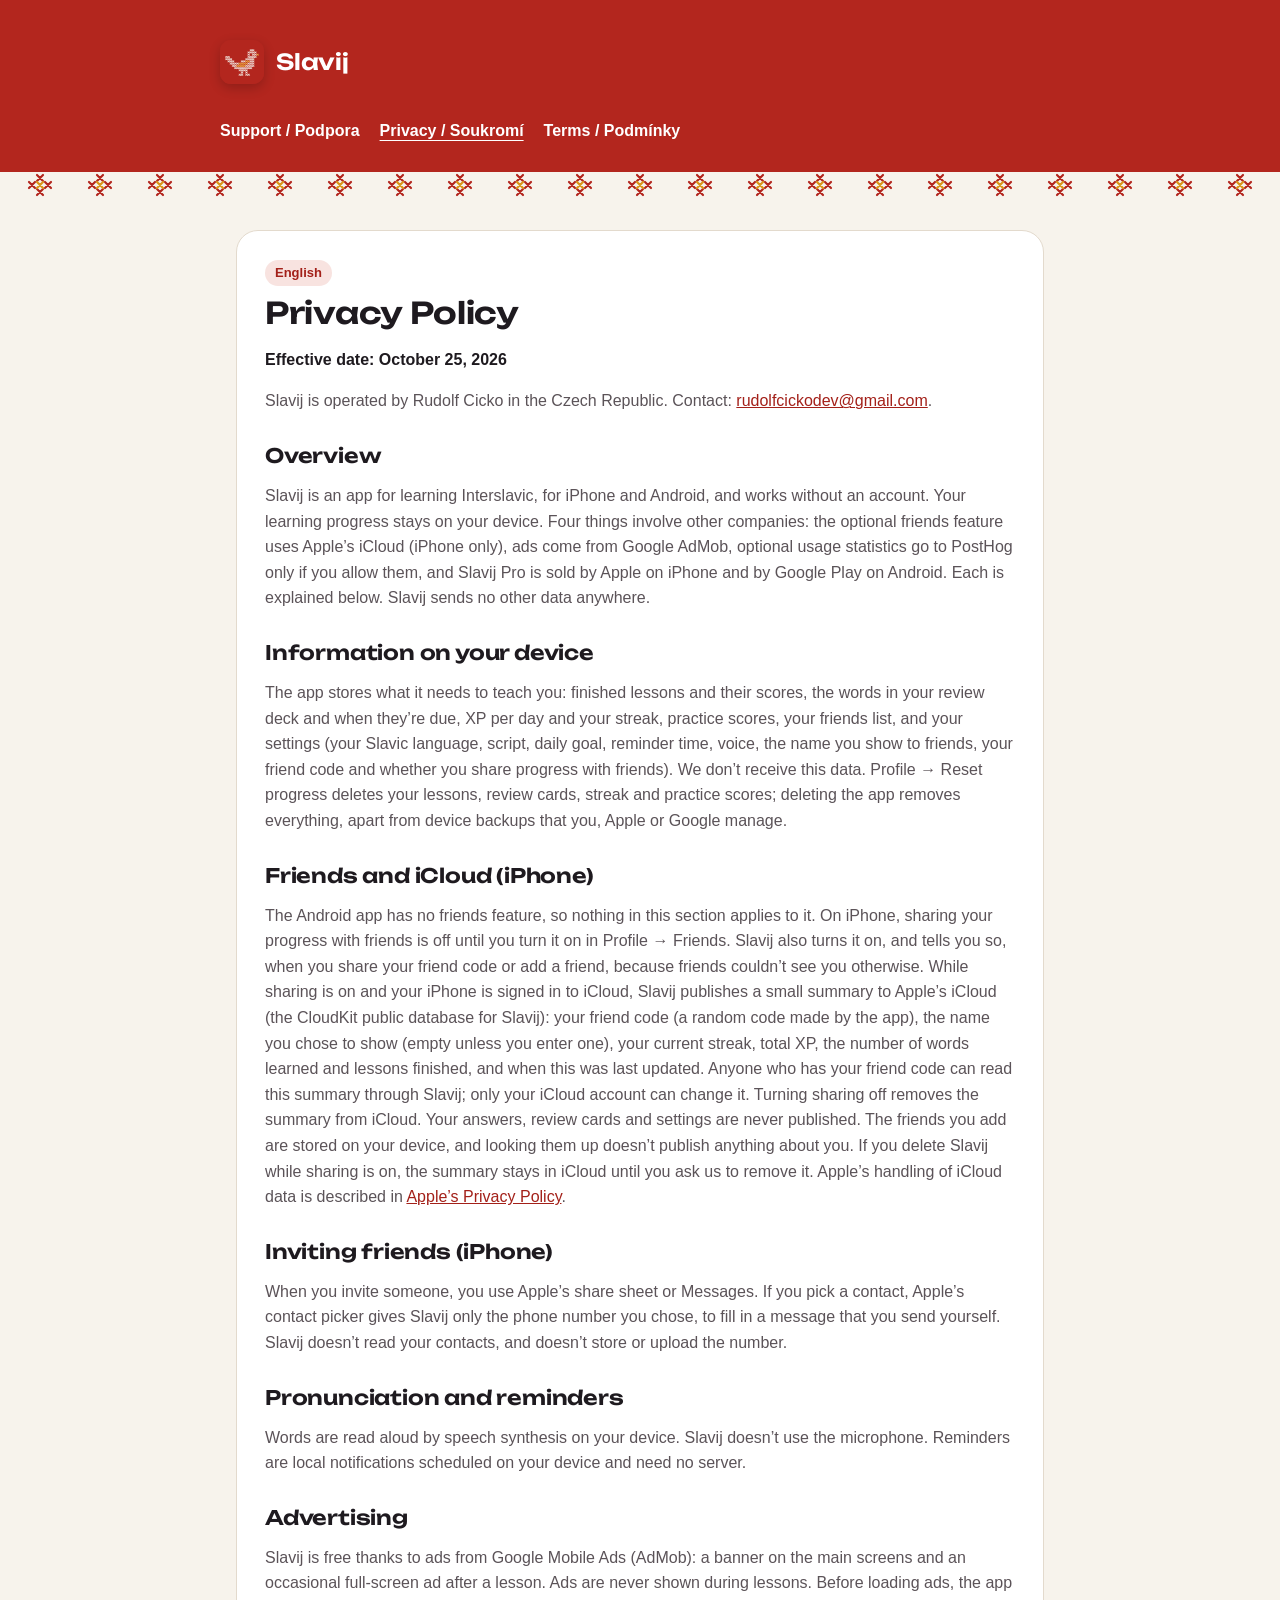
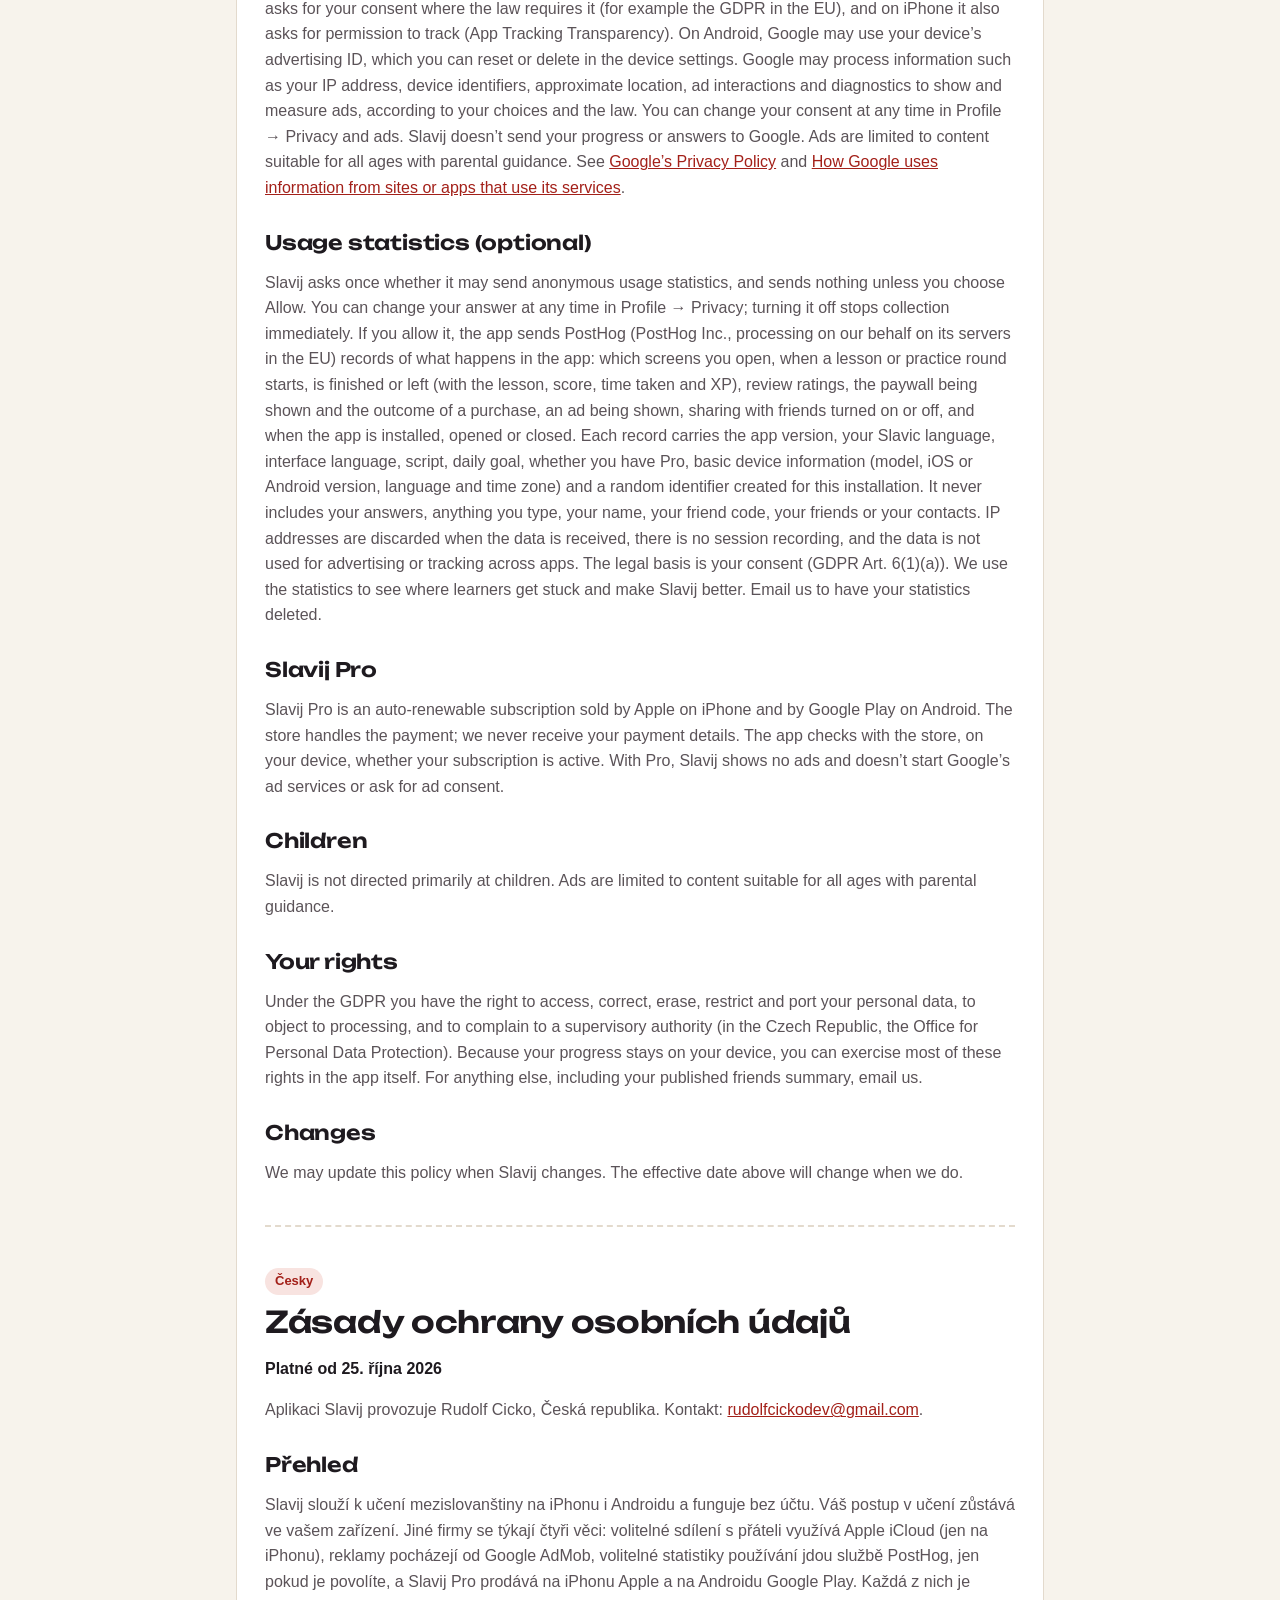
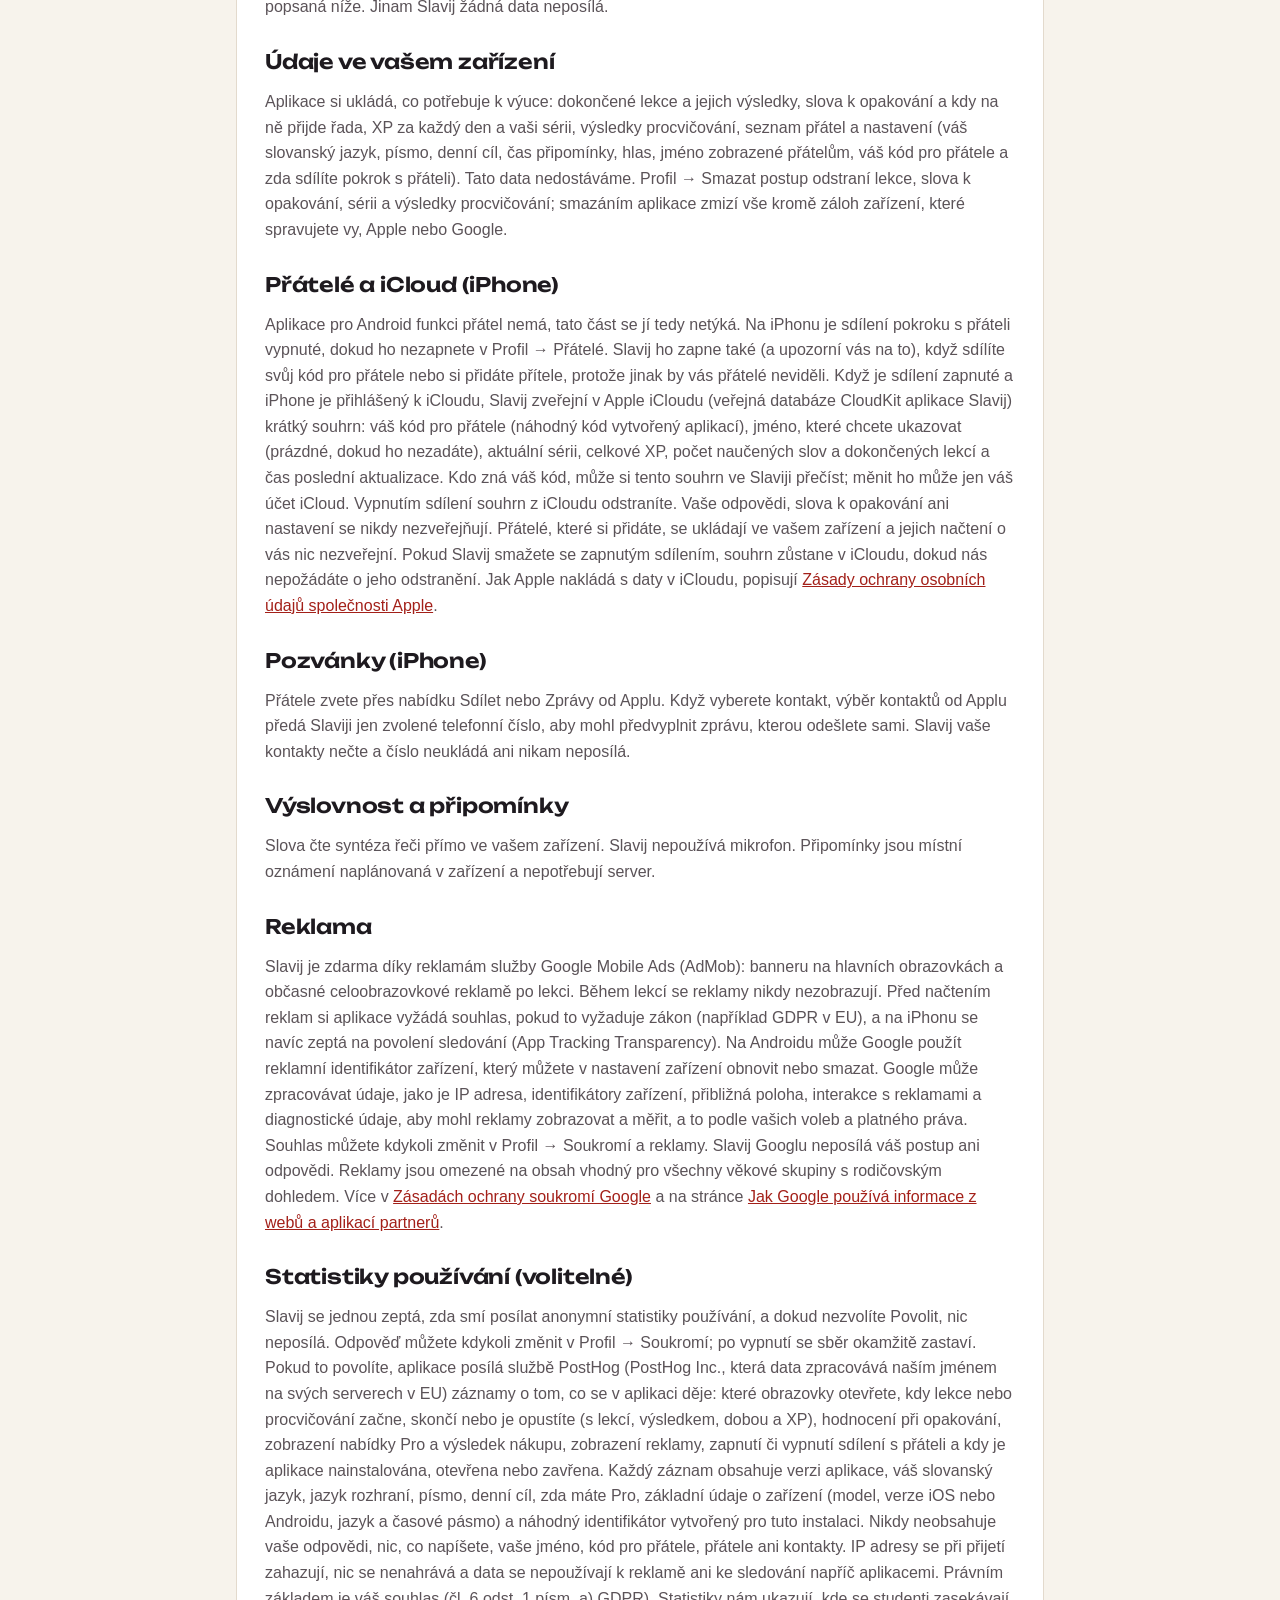
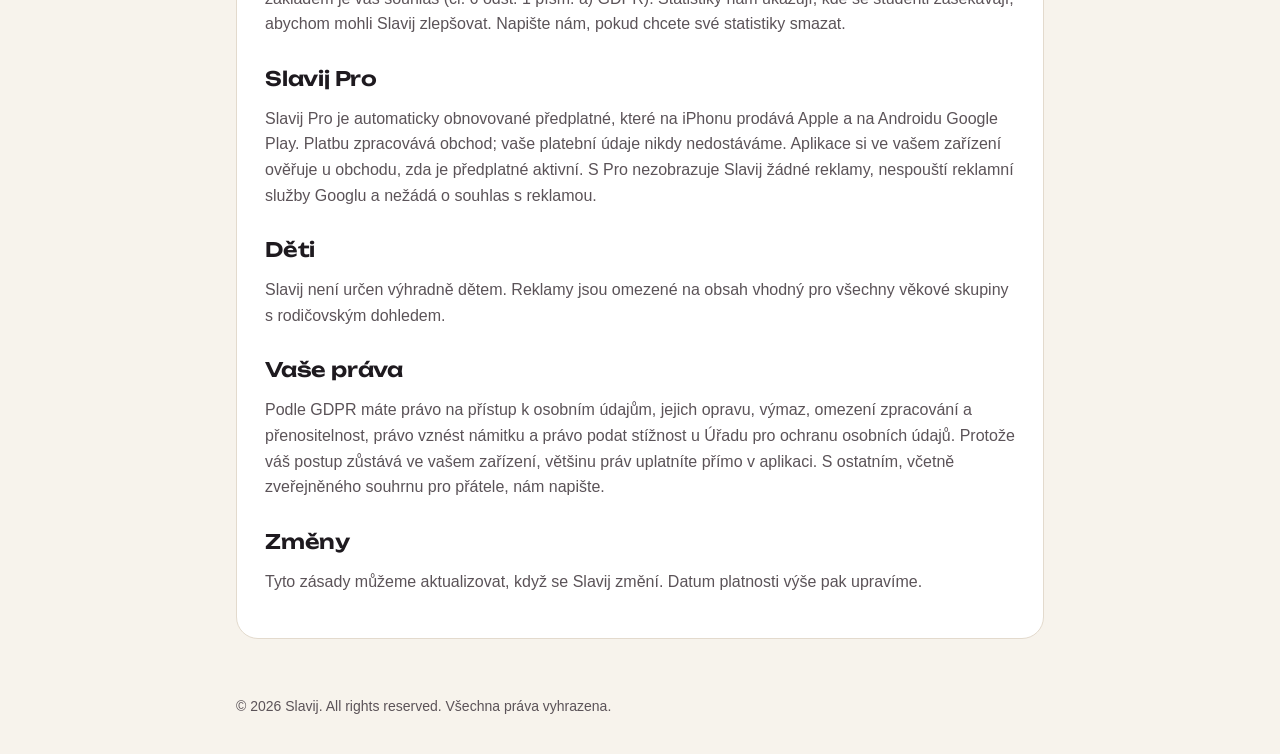
==== commit 0a093f8e: "Site: cover the Android app Google Play billing and cancellation, the Android advertising ID, Androi" ====
--- a/privacy.html
+++ b/privacy.html
@@ -19,28 +19,28 @@
       <p>Slavij is operated by Rudolf Cicko in the Czech Republic. Contact: <a href="mailto:rudolfcickodev@gmail.com">rudolfcickodev@gmail.com</a>.</p>
 
       <h2>Overview</h2>
-      <p>Slavij is an app for learning Interslavic and works without an account. Your learning progress stays on your device. Four things involve other companies: the optional friends feature uses Apple’s iCloud, ads come from Google AdMob, optional usage statistics go to PostHog only if you allow them, and Slavij Pro is sold by Apple. Each is explained below. Slavij sends no other data anywhere.</p>
+      <p>Slavij is an app for learning Interslavic, for iPhone and Android, and works without an account. Your learning progress stays on your device. Four things involve other companies: the optional friends feature uses Apple’s iCloud (iPhone only), ads come from Google AdMob, optional usage statistics go to PostHog only if you allow them, and Slavij Pro is sold by Apple on iPhone and by Google Play on Android. Each is explained below. Slavij sends no other data anywhere.</p>
 
       <h2>Information on your device</h2>
-      <p>The app stores what it needs to teach you: finished lessons and their scores, the words in your review deck and when they’re due, XP per day and your streak, practice scores, your friends list, and your settings (your Slavic language, script, daily goal, reminder time, voice, the name you show to friends, your friend code and whether you share progress with friends). We don’t receive this data. Profile → Reset progress deletes your lessons, review cards, streak and practice scores; deleting the app removes everything, apart from device backups that you or Apple manage.</p>
+      <p>The app stores what it needs to teach you: finished lessons and their scores, the words in your review deck and when they’re due, XP per day and your streak, practice scores, your friends list, and your settings (your Slavic language, script, daily goal, reminder time, voice, the name you show to friends, your friend code and whether you share progress with friends). We don’t receive this data. Profile → Reset progress deletes your lessons, review cards, streak and practice scores; deleting the app removes everything, apart from device backups that you, Apple or Google manage.</p>
 
-      <h2>Friends and iCloud</h2>
-      <p>Sharing your progress with friends is off until you turn it on in Profile → Friends. Slavij also turns it on, and tells you so, when you share your friend code or add a friend, because friends couldn’t see you otherwise. While sharing is on and your iPhone is signed in to iCloud, Slavij publishes a small summary to Apple’s iCloud (the CloudKit public database for Slavij): your friend code (a random code made by the app), the name you chose to show (empty unless you enter one), your current streak, total XP, the number of words learned and lessons finished, and when this was last updated. Anyone who has your friend code can read this summary through Slavij; only your iCloud account can change it. Turning sharing off removes the summary from iCloud. Your answers, review cards and settings are never published. The friends you add are stored on your device, and looking them up doesn’t publish anything about you. If you delete Slavij while sharing is on, the summary stays in iCloud until you ask us to remove it. Apple’s handling of iCloud data is described in <a href="https://www.apple.com/legal/privacy/">Apple’s Privacy Policy</a>.</p>
+      <h2>Friends and iCloud (iPhone)</h2>
+      <p>The Android app has no friends feature, so nothing in this section applies to it. On iPhone, sharing your progress with friends is off until you turn it on in Profile → Friends. Slavij also turns it on, and tells you so, when you share your friend code or add a friend, because friends couldn’t see you otherwise. While sharing is on and your iPhone is signed in to iCloud, Slavij publishes a small summary to Apple’s iCloud (the CloudKit public database for Slavij): your friend code (a random code made by the app), the name you chose to show (empty unless you enter one), your current streak, total XP, the number of words learned and lessons finished, and when this was last updated. Anyone who has your friend code can read this summary through Slavij; only your iCloud account can change it. Turning sharing off removes the summary from iCloud. Your answers, review cards and settings are never published. The friends you add are stored on your device, and looking them up doesn’t publish anything about you. If you delete Slavij while sharing is on, the summary stays in iCloud until you ask us to remove it. Apple’s handling of iCloud data is described in <a href="https://www.apple.com/legal/privacy/">Apple’s Privacy Policy</a>.</p>
 
-      <h2>Inviting friends</h2>
+      <h2>Inviting friends (iPhone)</h2>
       <p>When you invite someone, you use Apple’s share sheet or Messages. If you pick a contact, Apple’s contact picker gives Slavij only the phone number you chose, to fill in a message that you send yourself. Slavij doesn’t read your contacts, and doesn’t store or upload the number.</p>
 
       <h2>Pronunciation and reminders</h2>
       <p>Words are read aloud by speech synthesis on your device. Slavij doesn’t use the microphone. Reminders are local notifications scheduled on your device and need no server.</p>
 
       <h2>Advertising</h2>
-      <p>Slavij is free thanks to ads from Google Mobile Ads (AdMob): a banner on the main screens and an occasional full-screen ad after a lesson. Ads are never shown during lessons. Before loading ads, the app asks for your consent where the law requires it (for example the GDPR in the EU), and on iPhone it asks for permission to track (App Tracking Transparency). Google may process information such as your IP address, device identifiers, approximate location, ad interactions and diagnostics to show and measure ads, according to your choices and the law. You can change your consent at any time in Profile → Privacy and ads. Slavij doesn’t send your progress or answers to Google. Ads are limited to content suitable for all ages with parental guidance. See <a href="https://policies.google.com/privacy">Google’s Privacy Policy</a> and <a href="https://policies.google.com/technologies/partner-sites">How Google uses information from sites or apps that use its services</a>.</p>
+      <p>Slavij is free thanks to ads from Google Mobile Ads (AdMob): a banner on the main screens and an occasional full-screen ad after a lesson. Ads are never shown during lessons. Before loading ads, the app asks for your consent where the law requires it (for example the GDPR in the EU), and on iPhone it also asks for permission to track (App Tracking Transparency). On Android, Google may use your device’s advertising ID, which you can reset or delete in the device settings. Google may process information such as your IP address, device identifiers, approximate location, ad interactions and diagnostics to show and measure ads, according to your choices and the law. You can change your consent at any time in Profile → Privacy and ads. Slavij doesn’t send your progress or answers to Google. Ads are limited to content suitable for all ages with parental guidance. See <a href="https://policies.google.com/privacy">Google’s Privacy Policy</a> and <a href="https://policies.google.com/technologies/partner-sites">How Google uses information from sites or apps that use its services</a>.</p>
 
       <h2>Usage statistics (optional)</h2>
-      <p>Slavij asks once whether it may send anonymous usage statistics, and sends nothing unless you choose Allow. You can change your answer at any time in Profile → Privacy; turning it off stops collection immediately. If you allow it, the app sends PostHog (PostHog Inc., processing on our behalf on its servers in the EU) records of what happens in the app: which screens you open, when a lesson or practice round starts, is finished or left (with the lesson, score, time taken and XP), review ratings, the paywall being shown and the outcome of a purchase, an ad being shown, sharing with friends turned on or off, and when the app is installed, opened or closed. Each record carries the app version, your Slavic language, interface language, script, daily goal, whether you have Pro, basic device information (model, iOS version, language and time zone) and a random identifier created for this installation. It never includes your answers, anything you type, your name, your friend code, your friends or your contacts. IP addresses are discarded when the data is received, there is no session recording, and the data is not used for advertising or tracking across apps. The legal basis is your consent (GDPR Art. 6(1)(a)). We use the statistics to see where learners get stuck and make Slavij better. Email us to have your statistics deleted.</p>
+      <p>Slavij asks once whether it may send anonymous usage statistics, and sends nothing unless you choose Allow. You can change your answer at any time in Profile → Privacy; turning it off stops collection immediately. If you allow it, the app sends PostHog (PostHog Inc., processing on our behalf on its servers in the EU) records of what happens in the app: which screens you open, when a lesson or practice round starts, is finished or left (with the lesson, score, time taken and XP), review ratings, the paywall being shown and the outcome of a purchase, an ad being shown, sharing with friends turned on or off, and when the app is installed, opened or closed. Each record carries the app version, your Slavic language, interface language, script, daily goal, whether you have Pro, basic device information (model, iOS or Android version, language and time zone) and a random identifier created for this installation. It never includes your answers, anything you type, your name, your friend code, your friends or your contacts. IP addresses are discarded when the data is received, there is no session recording, and the data is not used for advertising or tracking across apps. The legal basis is your consent (GDPR Art. 6(1)(a)). We use the statistics to see where learners get stuck and make Slavij better. Email us to have your statistics deleted.</p>
 
       <h2>Slavij Pro</h2>
-      <p>Slavij Pro is an auto-renewable subscription sold by Apple. Apple handles the payment; we never receive your payment details. The app checks with Apple, on your device, whether your subscription is active. With Pro, Slavij shows no ads and doesn’t start Google’s ad services or ask for ad consent.</p>
+      <p>Slavij Pro is an auto-renewable subscription sold by Apple on iPhone and by Google Play on Android. The store handles the payment; we never receive your payment details. The app checks with the store, on your device, whether your subscription is active. With Pro, Slavij shows no ads and doesn’t start Google’s ad services or ask for ad consent.</p>
 
       <h2>Children</h2>
       <p>Slavij is not directed primarily at children. Ads are limited to content suitable for all ages with parental guidance.</p>
@@ -59,28 +59,28 @@
       <p>Aplikaci Slavij provozuje Rudolf Cicko, Česká republika. Kontakt: <a href="mailto:rudolfcickodev@gmail.com">rudolfcickodev@gmail.com</a>.</p>
 
       <h2>Přehled</h2>
-      <p>Slavij slouží k učení mezislovanštiny a funguje bez účtu. Váš postup v učení zůstává ve vašem zařízení. Jiné firmy se týkají čtyři věci: volitelné sdílení s přáteli využívá Apple iCloud, reklamy pocházejí od Google AdMob, volitelné statistiky používání jdou službě PostHog, jen pokud je povolíte, a Slavij Pro prodává Apple. Každá z nich je popsaná níže. Jinam Slavij žádná data neposílá.</p>
+      <p>Slavij slouží k učení mezislovanštiny na iPhonu i Androidu a funguje bez účtu. Váš postup v učení zůstává ve vašem zařízení. Jiné firmy se týkají čtyři věci: volitelné sdílení s přáteli využívá Apple iCloud (jen na iPhonu), reklamy pocházejí od Google AdMob, volitelné statistiky používání jdou službě PostHog, jen pokud je povolíte, a Slavij Pro prodává na iPhonu Apple a na Androidu Google Play. Každá z nich je popsaná níže. Jinam Slavij žádná data neposílá.</p>
 
       <h2>Údaje ve vašem zařízení</h2>
-      <p>Aplikace si ukládá, co potřebuje k výuce: dokončené lekce a jejich výsledky, slova k opakování a kdy na ně přijde řada, XP za každý den a vaši sérii, výsledky procvičování, seznam přátel a nastavení (váš slovanský jazyk, písmo, denní cíl, čas připomínky, hlas, jméno zobrazené přátelům, váš kód pro přátele a zda sdílíte pokrok s přáteli). Tato data nedostáváme. Profil → Smazat postup odstraní lekce, slova k opakování, sérii a výsledky procvičování; smazáním aplikace zmizí vše kromě záloh zařízení, které spravujete vy nebo Apple.</p>
+      <p>Aplikace si ukládá, co potřebuje k výuce: dokončené lekce a jejich výsledky, slova k opakování a kdy na ně přijde řada, XP za každý den a vaši sérii, výsledky procvičování, seznam přátel a nastavení (váš slovanský jazyk, písmo, denní cíl, čas připomínky, hlas, jméno zobrazené přátelům, váš kód pro přátele a zda sdílíte pokrok s přáteli). Tato data nedostáváme. Profil → Smazat postup odstraní lekce, slova k opakování, sérii a výsledky procvičování; smazáním aplikace zmizí vše kromě záloh zařízení, které spravujete vy, Apple nebo Google.</p>
 
-      <h2>Přátelé a iCloud</h2>
-      <p>Sdílení pokroku s přáteli je vypnuté, dokud ho nezapnete v Profil → Přátelé. Slavij ho zapne také (a upozorní vás na to), když sdílíte svůj kód pro přátele nebo si přidáte přítele, protože jinak by vás přátelé neviděli. Když je sdílení zapnuté a iPhone je přihlášený k iCloudu, Slavij zveřejní v Apple iCloudu (veřejná databáze CloudKit aplikace Slavij) krátký souhrn: váš kód pro přátele (náhodný kód vytvořený aplikací), jméno, které chcete ukazovat (prázdné, dokud ho nezadáte), aktuální sérii, celkové XP, počet naučených slov a dokončených lekcí a čas poslední aktualizace. Kdo zná váš kód, může si tento souhrn ve Slaviji přečíst; měnit ho může jen váš účet iCloud. Vypnutím sdílení souhrn z iCloudu odstraníte. Vaše odpovědi, slova k opakování ani nastavení se nikdy nezveřejňují. Přátelé, které si přidáte, se ukládají ve vašem zařízení a jejich načtení o vás nic nezveřejní. Pokud Slavij smažete se zapnutým sdílením, souhrn zůstane v iCloudu, dokud nás nepožádáte o jeho odstranění. Jak Apple nakládá s daty v iCloudu, popisují <a href="https://www.apple.com/cz/legal/privacy/">Zásady ochrany osobních údajů společnosti Apple</a>.</p>
+      <h2>Přátelé a iCloud (iPhone)</h2>
+      <p>Aplikace pro Android funkci přátel nemá, tato část se jí tedy netýká. Na iPhonu je sdílení pokroku s přáteli vypnuté, dokud ho nezapnete v Profil → Přátelé. Slavij ho zapne také (a upozorní vás na to), když sdílíte svůj kód pro přátele nebo si přidáte přítele, protože jinak by vás přátelé neviděli. Když je sdílení zapnuté a iPhone je přihlášený k iCloudu, Slavij zveřejní v Apple iCloudu (veřejná databáze CloudKit aplikace Slavij) krátký souhrn: váš kód pro přátele (náhodný kód vytvořený aplikací), jméno, které chcete ukazovat (prázdné, dokud ho nezadáte), aktuální sérii, celkové XP, počet naučených slov a dokončených lekcí a čas poslední aktualizace. Kdo zná váš kód, může si tento souhrn ve Slaviji přečíst; měnit ho může jen váš účet iCloud. Vypnutím sdílení souhrn z iCloudu odstraníte. Vaše odpovědi, slova k opakování ani nastavení se nikdy nezveřejňují. Přátelé, které si přidáte, se ukládají ve vašem zařízení a jejich načtení o vás nic nezveřejní. Pokud Slavij smažete se zapnutým sdílením, souhrn zůstane v iCloudu, dokud nás nepožádáte o jeho odstranění. Jak Apple nakládá s daty v iCloudu, popisují <a href="https://www.apple.com/cz/legal/privacy/">Zásady ochrany osobních údajů společnosti Apple</a>.</p>
 
-      <h2>Pozvánky</h2>
+      <h2>Pozvánky (iPhone)</h2>
       <p>Přátele zvete přes nabídku Sdílet nebo Zprávy od Applu. Když vyberete kontakt, výběr kontaktů od Applu předá Slaviji jen zvolené telefonní číslo, aby mohl předvyplnit zprávu, kterou odešlete sami. Slavij vaše kontakty nečte a číslo neukládá ani nikam neposílá.</p>
 
       <h2>Výslovnost a připomínky</h2>
       <p>Slova čte syntéza řeči přímo ve vašem zařízení. Slavij nepoužívá mikrofon. Připomínky jsou místní oznámení naplánovaná v zařízení a nepotřebují server.</p>
 
       <h2>Reklama</h2>
-      <p>Slavij je zdarma díky reklamám služby Google Mobile Ads (AdMob): banneru na hlavních obrazovkách a občasné celoobrazovkové reklamě po lekci. Během lekcí se reklamy nikdy nezobrazují. Před načtením reklam si aplikace vyžádá souhlas, pokud to vyžaduje zákon (například GDPR v EU), a na iPhonu se zeptá na povolení sledování (App Tracking Transparency). Google může zpracovávat údaje, jako je IP adresa, identifikátory zařízení, přibližná poloha, interakce s reklamami a diagnostické údaje, aby mohl reklamy zobrazovat a měřit, a to podle vašich voleb a platného práva. Souhlas můžete kdykoli změnit v Profil → Soukromí a reklamy. Slavij Googlu neposílá váš postup ani odpovědi. Reklamy jsou omezené na obsah vhodný pro všechny věkové skupiny s rodičovským dohledem. Více v <a href="https://policies.google.com/privacy?hl=cs">Zásadách ochrany soukromí Google</a> a na stránce <a href="https://policies.google.com/technologies/partner-sites?hl=cs">Jak Google používá informace z webů a aplikací partnerů</a>.</p>
+      <p>Slavij je zdarma díky reklamám služby Google Mobile Ads (AdMob): banneru na hlavních obrazovkách a občasné celoobrazovkové reklamě po lekci. Během lekcí se reklamy nikdy nezobrazují. Před načtením reklam si aplikace vyžádá souhlas, pokud to vyžaduje zákon (například GDPR v EU), a na iPhonu se navíc zeptá na povolení sledování (App Tracking Transparency). Na Androidu může Google použít reklamní identifikátor zařízení, který můžete v nastavení zařízení obnovit nebo smazat. Google může zpracovávat údaje, jako je IP adresa, identifikátory zařízení, přibližná poloha, interakce s reklamami a diagnostické údaje, aby mohl reklamy zobrazovat a měřit, a to podle vašich voleb a platného práva. Souhlas můžete kdykoli změnit v Profil → Soukromí a reklamy. Slavij Googlu neposílá váš postup ani odpovědi. Reklamy jsou omezené na obsah vhodný pro všechny věkové skupiny s rodičovským dohledem. Více v <a href="https://policies.google.com/privacy?hl=cs">Zásadách ochrany soukromí Google</a> a na stránce <a href="https://policies.google.com/technologies/partner-sites?hl=cs">Jak Google používá informace z webů a aplikací partnerů</a>.</p>
 
       <h2>Statistiky používání (volitelné)</h2>
-      <p>Slavij se jednou zeptá, zda smí posílat anonymní statistiky používání, a dokud nezvolíte Povolit, nic neposílá. Odpověď můžete kdykoli změnit v Profil → Soukromí; po vypnutí se sběr okamžitě zastaví. Pokud to povolíte, aplikace posílá službě PostHog (PostHog Inc., která data zpracovává naším jménem na svých serverech v EU) záznamy o tom, co se v aplikaci děje: které obrazovky otevřete, kdy lekce nebo procvičování začne, skončí nebo je opustíte (s lekcí, výsledkem, dobou a XP), hodnocení při opakování, zobrazení nabídky Pro a výsledek nákupu, zobrazení reklamy, zapnutí či vypnutí sdílení s přáteli a kdy je aplikace nainstalována, otevřena nebo zavřena. Každý záznam obsahuje verzi aplikace, váš slovanský jazyk, jazyk rozhraní, písmo, denní cíl, zda máte Pro, základní údaje o zařízení (model, verze iOS, jazyk a časové pásmo) a náhodný identifikátor vytvořený pro tuto instalaci. Nikdy neobsahuje vaše odpovědi, nic, co napíšete, vaše jméno, kód pro přátele, přátele ani kontakty. IP adresy se při přijetí zahazují, nic se nenahrává a data se nepoužívají k reklamě ani ke sledování napříč aplikacemi. Právním základem je váš souhlas (čl. 6 odst. 1 písm. a) GDPR). Statistiky nám ukazují, kde se studenti zasekávají, abychom mohli Slavij zlepšovat. Napište nám, pokud chcete své statistiky smazat.</p>
+      <p>Slavij se jednou zeptá, zda smí posílat anonymní statistiky používání, a dokud nezvolíte Povolit, nic neposílá. Odpověď můžete kdykoli změnit v Profil → Soukromí; po vypnutí se sběr okamžitě zastaví. Pokud to povolíte, aplikace posílá službě PostHog (PostHog Inc., která data zpracovává naším jménem na svých serverech v EU) záznamy o tom, co se v aplikaci děje: které obrazovky otevřete, kdy lekce nebo procvičování začne, skončí nebo je opustíte (s lekcí, výsledkem, dobou a XP), hodnocení při opakování, zobrazení nabídky Pro a výsledek nákupu, zobrazení reklamy, zapnutí či vypnutí sdílení s přáteli a kdy je aplikace nainstalována, otevřena nebo zavřena. Každý záznam obsahuje verzi aplikace, váš slovanský jazyk, jazyk rozhraní, písmo, denní cíl, zda máte Pro, základní údaje o zařízení (model, verze iOS nebo Androidu, jazyk a časové pásmo) a náhodný identifikátor vytvořený pro tuto instalaci. Nikdy neobsahuje vaše odpovědi, nic, co napíšete, vaše jméno, kód pro přátele, přátele ani kontakty. IP adresy se při přijetí zahazují, nic se nenahrává a data se nepoužívají k reklamě ani ke sledování napříč aplikacemi. Právním základem je váš souhlas (čl. 6 odst. 1 písm. a) GDPR). Statistiky nám ukazují, kde se studenti zasekávají, abychom mohli Slavij zlepšovat. Napište nám, pokud chcete své statistiky smazat.</p>
 
       <h2>Slavij Pro</h2>
-      <p>Slavij Pro je automaticky obnovované předplatné, které prodává Apple. Platbu zpracovává Apple; vaše platební údaje nikdy nedostáváme. Aplikace si ve vašem zařízení ověřuje u Applu, zda je předplatné aktivní. S Pro nezobrazuje Slavij žádné reklamy, nespouští reklamní služby Googlu a nežádá o souhlas s reklamou.</p>
+      <p>Slavij Pro je automaticky obnovované předplatné, které na iPhonu prodává Apple a na Androidu Google Play. Platbu zpracovává obchod; vaše platební údaje nikdy nedostáváme. Aplikace si ve vašem zařízení ověřuje u obchodu, zda je předplatné aktivní. S Pro nezobrazuje Slavij žádné reklamy, nespouští reklamní služby Googlu a nežádá o souhlas s reklamou.</p>
 
       <h2>Děti</h2>
       <p>Slavij není určen výhradně dětem. Reklamy jsou omezené na obsah vhodný pro všechny věkové skupiny s rodičovským dohledem.</p>
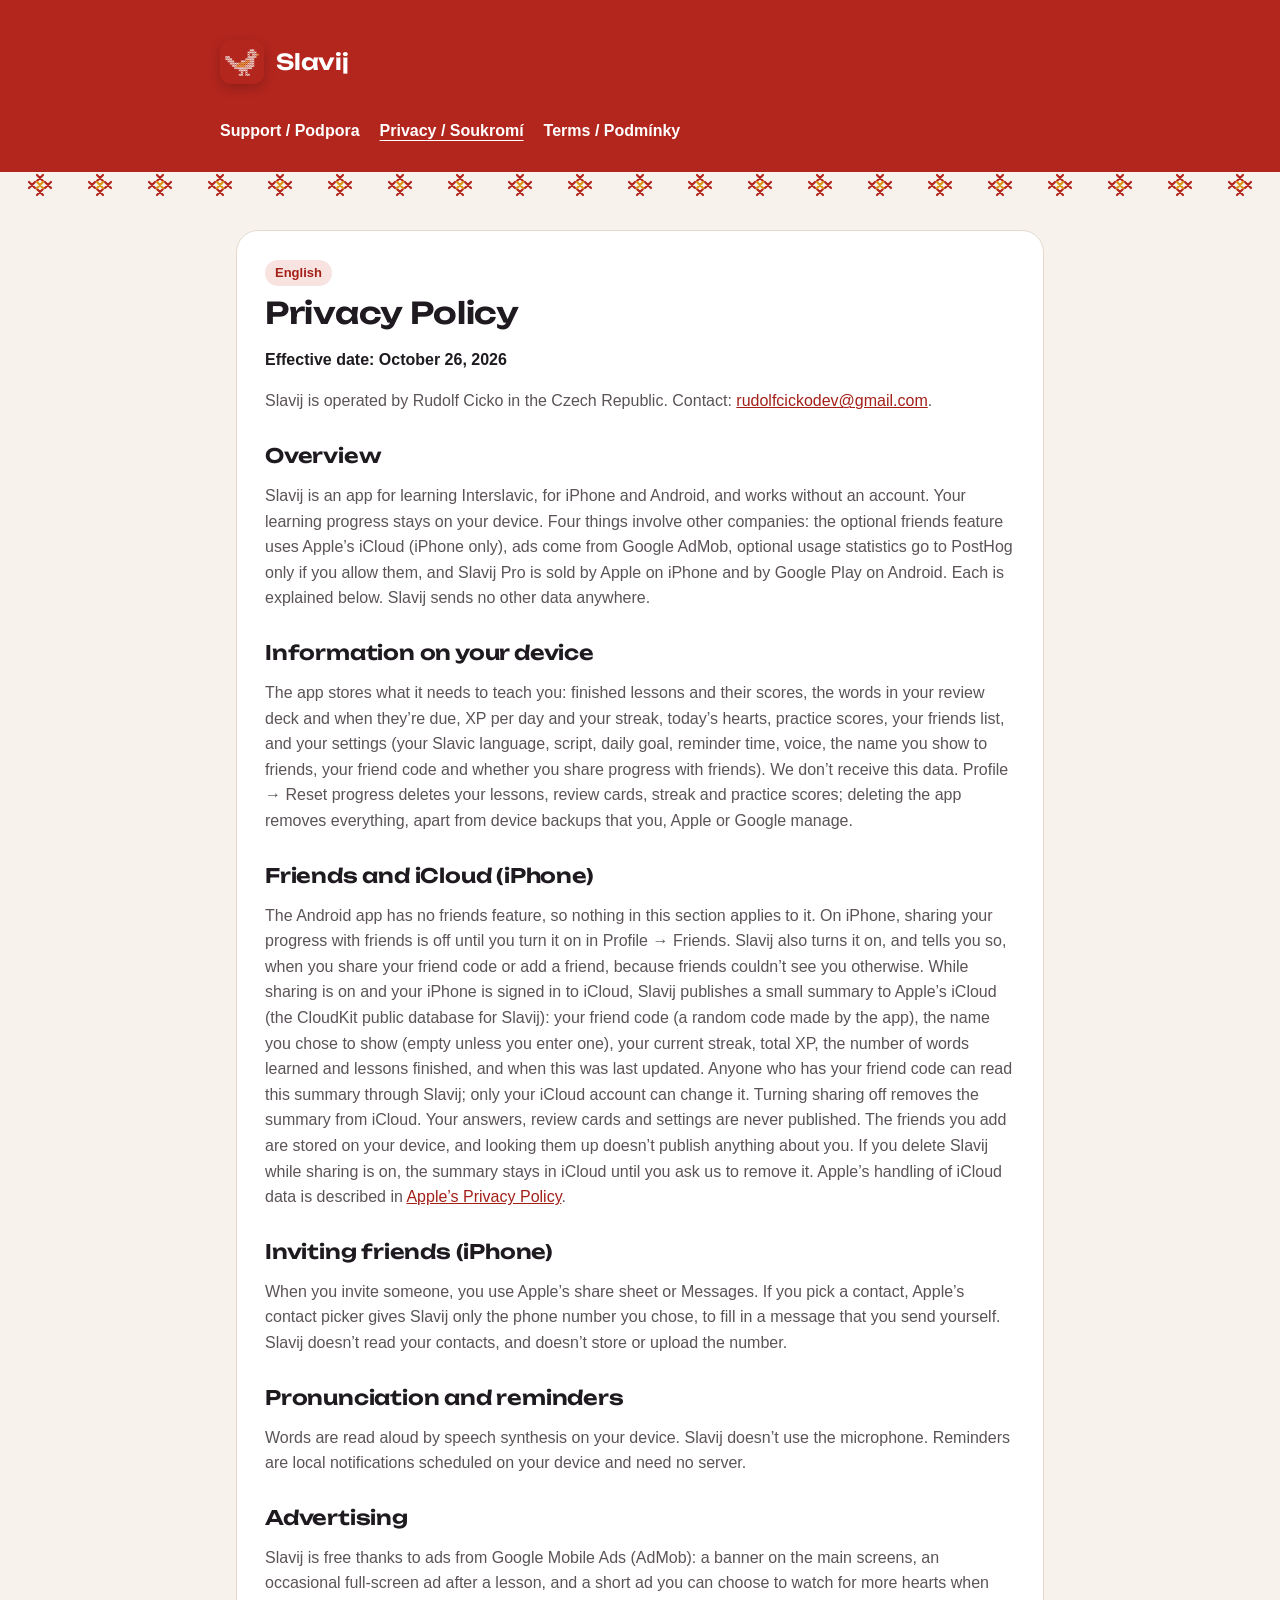
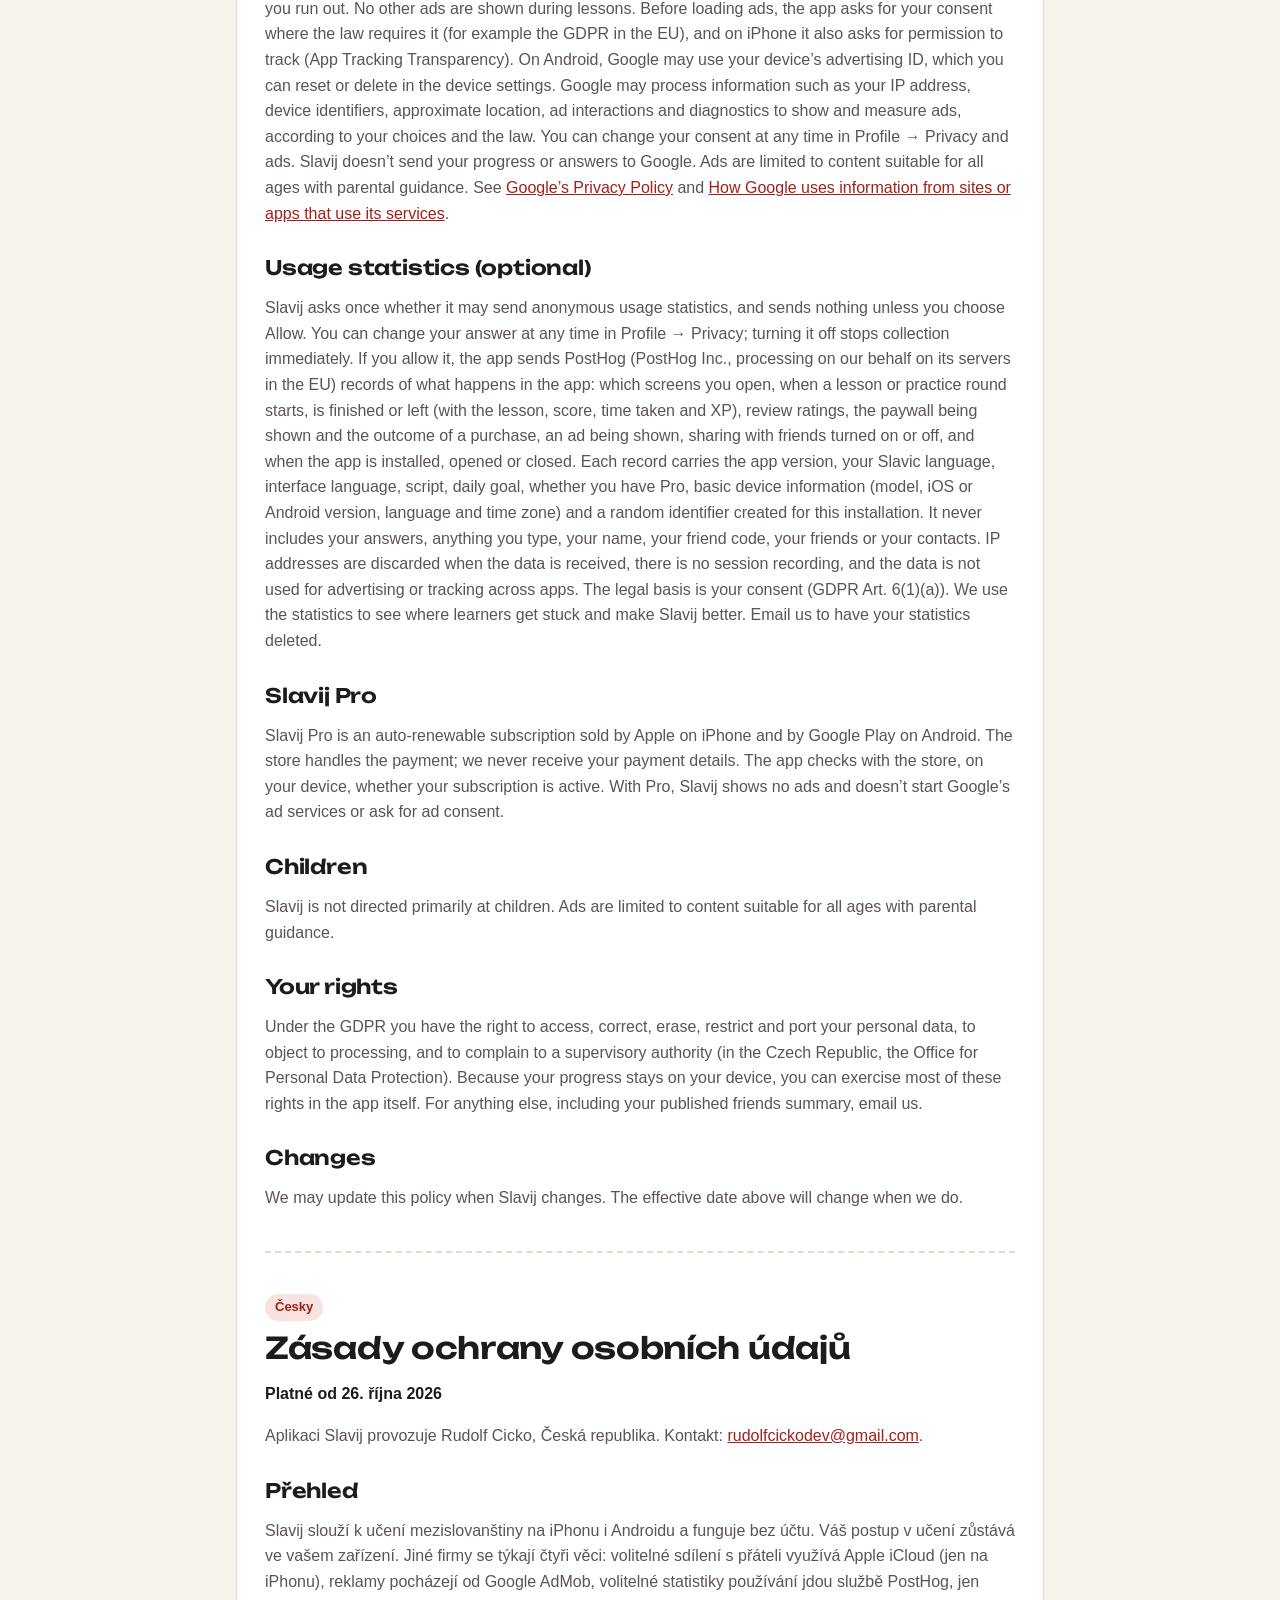
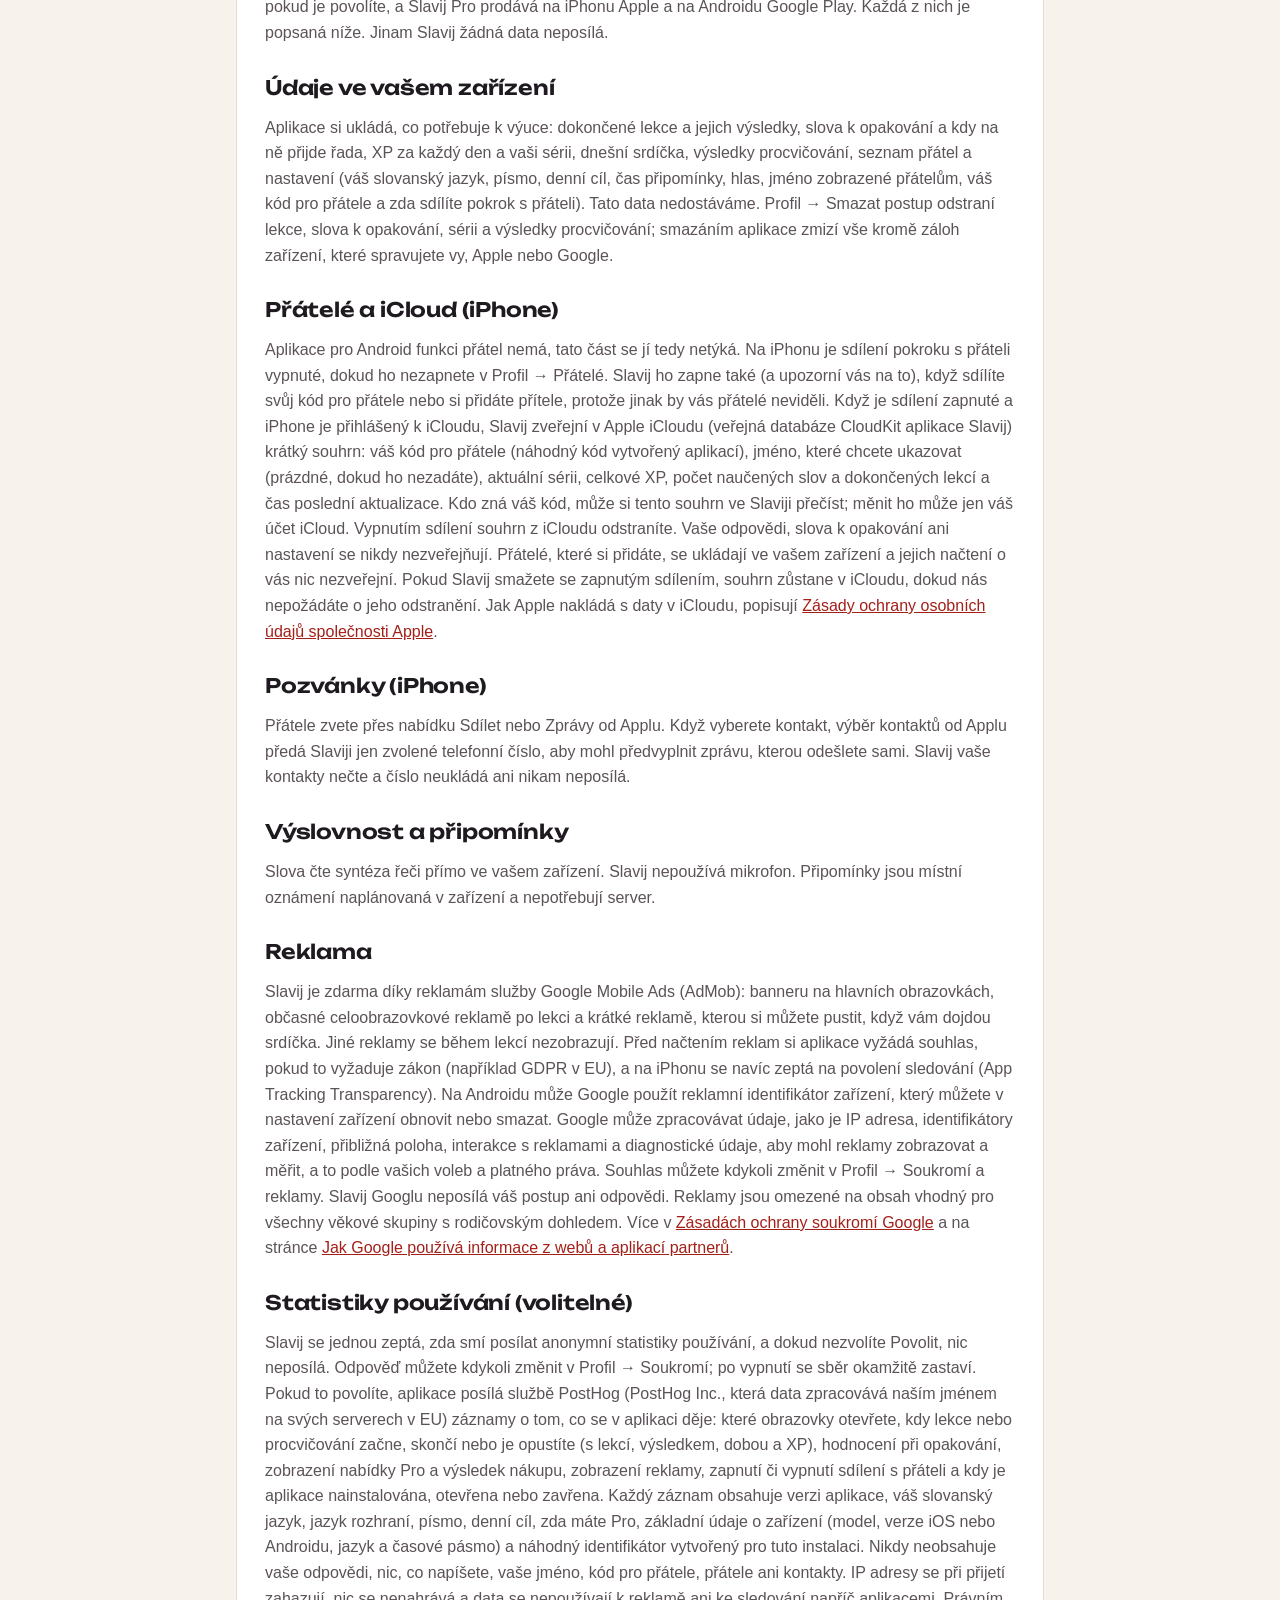
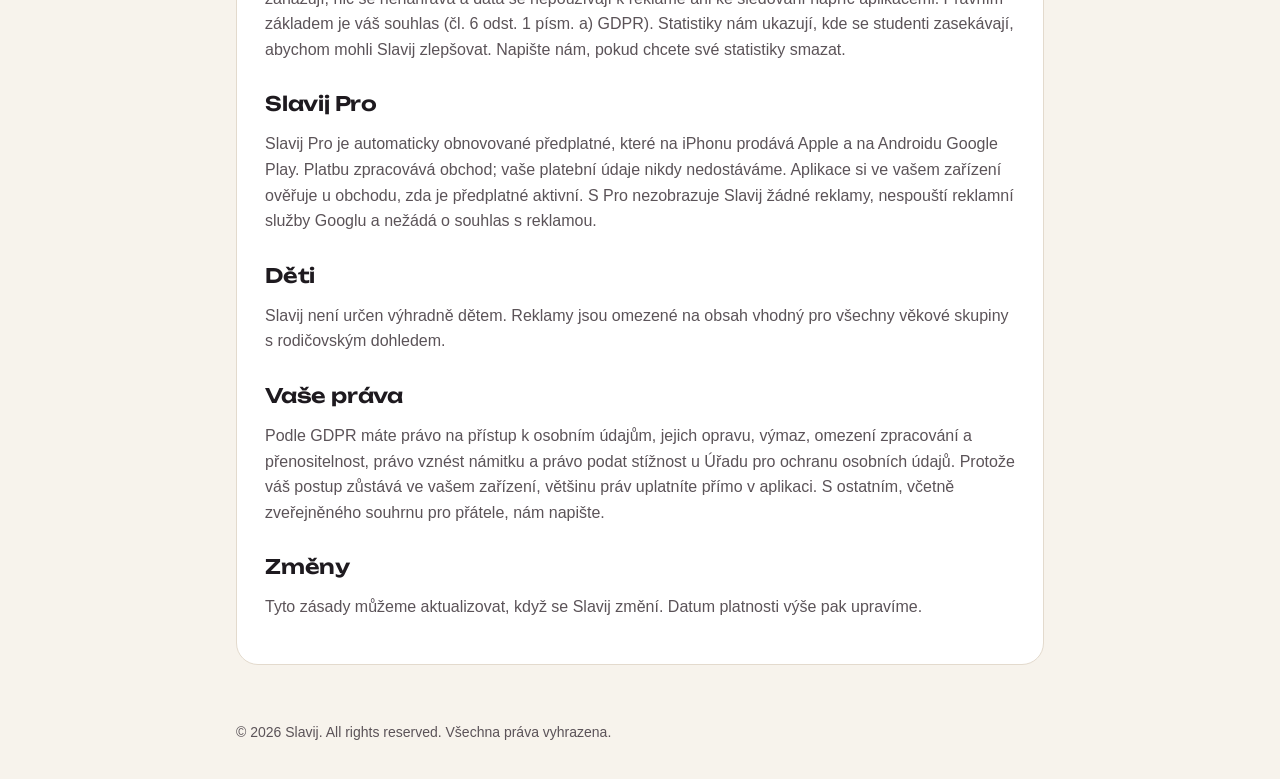
==== commit c8240705: "Mention the opt-in ad for hearts in the privacy policy Slavij now has lesson hearts: the policy list" ====
--- a/privacy.html
+++ b/privacy.html
@@ -15,14 +15,14 @@
     <main><article class="card">
       <span class="lang">English</span>
       <h1>Privacy Policy</h1>
-      <p><strong>Effective date: October 25, 2026</strong></p>
+      <p><strong>Effective date: October 26, 2026</strong></p>
       <p>Slavij is operated by Rudolf Cicko in the Czech Republic. Contact: <a href="mailto:rudolfcickodev@gmail.com">rudolfcickodev@gmail.com</a>.</p>
 
       <h2>Overview</h2>
       <p>Slavij is an app for learning Interslavic, for iPhone and Android, and works without an account. Your learning progress stays on your device. Four things involve other companies: the optional friends feature uses Apple’s iCloud (iPhone only), ads come from Google AdMob, optional usage statistics go to PostHog only if you allow them, and Slavij Pro is sold by Apple on iPhone and by Google Play on Android. Each is explained below. Slavij sends no other data anywhere.</p>
 
       <h2>Information on your device</h2>
-      <p>The app stores what it needs to teach you: finished lessons and their scores, the words in your review deck and when they’re due, XP per day and your streak, practice scores, your friends list, and your settings (your Slavic language, script, daily goal, reminder time, voice, the name you show to friends, your friend code and whether you share progress with friends). We don’t receive this data. Profile → Reset progress deletes your lessons, review cards, streak and practice scores; deleting the app removes everything, apart from device backups that you, Apple or Google manage.</p>
+      <p>The app stores what it needs to teach you: finished lessons and their scores, the words in your review deck and when they’re due, XP per day and your streak, today’s hearts, practice scores, your friends list, and your settings (your Slavic language, script, daily goal, reminder time, voice, the name you show to friends, your friend code and whether you share progress with friends). We don’t receive this data. Profile → Reset progress deletes your lessons, review cards, streak and practice scores; deleting the app removes everything, apart from device backups that you, Apple or Google manage.</p>
 
       <h2>Friends and iCloud (iPhone)</h2>
       <p>The Android app has no friends feature, so nothing in this section applies to it. On iPhone, sharing your progress with friends is off until you turn it on in Profile → Friends. Slavij also turns it on, and tells you so, when you share your friend code or add a friend, because friends couldn’t see you otherwise. While sharing is on and your iPhone is signed in to iCloud, Slavij publishes a small summary to Apple’s iCloud (the CloudKit public database for Slavij): your friend code (a random code made by the app), the name you chose to show (empty unless you enter one), your current streak, total XP, the number of words learned and lessons finished, and when this was last updated. Anyone who has your friend code can read this summary through Slavij; only your iCloud account can change it. Turning sharing off removes the summary from iCloud. Your answers, review cards and settings are never published. The friends you add are stored on your device, and looking them up doesn’t publish anything about you. If you delete Slavij while sharing is on, the summary stays in iCloud until you ask us to remove it. Apple’s handling of iCloud data is described in <a href="https://www.apple.com/legal/privacy/">Apple’s Privacy Policy</a>.</p>
@@ -34,7 +34,7 @@
       <p>Words are read aloud by speech synthesis on your device. Slavij doesn’t use the microphone. Reminders are local notifications scheduled on your device and need no server.</p>
 
       <h2>Advertising</h2>
-      <p>Slavij is free thanks to ads from Google Mobile Ads (AdMob): a banner on the main screens and an occasional full-screen ad after a lesson. Ads are never shown during lessons. Before loading ads, the app asks for your consent where the law requires it (for example the GDPR in the EU), and on iPhone it also asks for permission to track (App Tracking Transparency). On Android, Google may use your device’s advertising ID, which you can reset or delete in the device settings. Google may process information such as your IP address, device identifiers, approximate location, ad interactions and diagnostics to show and measure ads, according to your choices and the law. You can change your consent at any time in Profile → Privacy and ads. Slavij doesn’t send your progress or answers to Google. Ads are limited to content suitable for all ages with parental guidance. See <a href="https://policies.google.com/privacy">Google’s Privacy Policy</a> and <a href="https://policies.google.com/technologies/partner-sites">How Google uses information from sites or apps that use its services</a>.</p>
+      <p>Slavij is free thanks to ads from Google Mobile Ads (AdMob): a banner on the main screens, an occasional full-screen ad after a lesson, and a short ad you can choose to watch for more hearts when you run out. No other ads are shown during lessons. Before loading ads, the app asks for your consent where the law requires it (for example the GDPR in the EU), and on iPhone it also asks for permission to track (App Tracking Transparency). On Android, Google may use your device’s advertising ID, which you can reset or delete in the device settings. Google may process information such as your IP address, device identifiers, approximate location, ad interactions and diagnostics to show and measure ads, according to your choices and the law. You can change your consent at any time in Profile → Privacy and ads. Slavij doesn’t send your progress or answers to Google. Ads are limited to content suitable for all ages with parental guidance. See <a href="https://policies.google.com/privacy">Google’s Privacy Policy</a> and <a href="https://policies.google.com/technologies/partner-sites">How Google uses information from sites or apps that use its services</a>.</p>
 
       <h2>Usage statistics (optional)</h2>
       <p>Slavij asks once whether it may send anonymous usage statistics, and sends nothing unless you choose Allow. You can change your answer at any time in Profile → Privacy; turning it off stops collection immediately. If you allow it, the app sends PostHog (PostHog Inc., processing on our behalf on its servers in the EU) records of what happens in the app: which screens you open, when a lesson or practice round starts, is finished or left (with the lesson, score, time taken and XP), review ratings, the paywall being shown and the outcome of a purchase, an ad being shown, sharing with friends turned on or off, and when the app is installed, opened or closed. Each record carries the app version, your Slavic language, interface language, script, daily goal, whether you have Pro, basic device information (model, iOS or Android version, language and time zone) and a random identifier created for this installation. It never includes your answers, anything you type, your name, your friend code, your friends or your contacts. IP addresses are discarded when the data is received, there is no session recording, and the data is not used for advertising or tracking across apps. The legal basis is your consent (GDPR Art. 6(1)(a)). We use the statistics to see where learners get stuck and make Slavij better. Email us to have your statistics deleted.</p>
@@ -55,14 +55,14 @@
 
       <span class="lang">Česky</span>
       <h1>Zásady ochrany osobních údajů</h1>
-      <p><strong>Platné od 25. října 2026</strong></p>
+      <p><strong>Platné od 26. října 2026</strong></p>
       <p>Aplikaci Slavij provozuje Rudolf Cicko, Česká republika. Kontakt: <a href="mailto:rudolfcickodev@gmail.com">rudolfcickodev@gmail.com</a>.</p>
 
       <h2>Přehled</h2>
       <p>Slavij slouží k učení mezislovanštiny na iPhonu i Androidu a funguje bez účtu. Váš postup v učení zůstává ve vašem zařízení. Jiné firmy se týkají čtyři věci: volitelné sdílení s přáteli využívá Apple iCloud (jen na iPhonu), reklamy pocházejí od Google AdMob, volitelné statistiky používání jdou službě PostHog, jen pokud je povolíte, a Slavij Pro prodává na iPhonu Apple a na Androidu Google Play. Každá z nich je popsaná níže. Jinam Slavij žádná data neposílá.</p>
 
       <h2>Údaje ve vašem zařízení</h2>
-      <p>Aplikace si ukládá, co potřebuje k výuce: dokončené lekce a jejich výsledky, slova k opakování a kdy na ně přijde řada, XP za každý den a vaši sérii, výsledky procvičování, seznam přátel a nastavení (váš slovanský jazyk, písmo, denní cíl, čas připomínky, hlas, jméno zobrazené přátelům, váš kód pro přátele a zda sdílíte pokrok s přáteli). Tato data nedostáváme. Profil → Smazat postup odstraní lekce, slova k opakování, sérii a výsledky procvičování; smazáním aplikace zmizí vše kromě záloh zařízení, které spravujete vy, Apple nebo Google.</p>
+      <p>Aplikace si ukládá, co potřebuje k výuce: dokončené lekce a jejich výsledky, slova k opakování a kdy na ně přijde řada, XP za každý den a vaši sérii, dnešní srdíčka, výsledky procvičování, seznam přátel a nastavení (váš slovanský jazyk, písmo, denní cíl, čas připomínky, hlas, jméno zobrazené přátelům, váš kód pro přátele a zda sdílíte pokrok s přáteli). Tato data nedostáváme. Profil → Smazat postup odstraní lekce, slova k opakování, sérii a výsledky procvičování; smazáním aplikace zmizí vše kromě záloh zařízení, které spravujete vy, Apple nebo Google.</p>
 
       <h2>Přátelé a iCloud (iPhone)</h2>
       <p>Aplikace pro Android funkci přátel nemá, tato část se jí tedy netýká. Na iPhonu je sdílení pokroku s přáteli vypnuté, dokud ho nezapnete v Profil → Přátelé. Slavij ho zapne také (a upozorní vás na to), když sdílíte svůj kód pro přátele nebo si přidáte přítele, protože jinak by vás přátelé neviděli. Když je sdílení zapnuté a iPhone je přihlášený k iCloudu, Slavij zveřejní v Apple iCloudu (veřejná databáze CloudKit aplikace Slavij) krátký souhrn: váš kód pro přátele (náhodný kód vytvořený aplikací), jméno, které chcete ukazovat (prázdné, dokud ho nezadáte), aktuální sérii, celkové XP, počet naučených slov a dokončených lekcí a čas poslední aktualizace. Kdo zná váš kód, může si tento souhrn ve Slaviji přečíst; měnit ho může jen váš účet iCloud. Vypnutím sdílení souhrn z iCloudu odstraníte. Vaše odpovědi, slova k opakování ani nastavení se nikdy nezveřejňují. Přátelé, které si přidáte, se ukládají ve vašem zařízení a jejich načtení o vás nic nezveřejní. Pokud Slavij smažete se zapnutým sdílením, souhrn zůstane v iCloudu, dokud nás nepožádáte o jeho odstranění. Jak Apple nakládá s daty v iCloudu, popisují <a href="https://www.apple.com/cz/legal/privacy/">Zásady ochrany osobních údajů společnosti Apple</a>.</p>
@@ -74,7 +74,7 @@
       <p>Slova čte syntéza řeči přímo ve vašem zařízení. Slavij nepoužívá mikrofon. Připomínky jsou místní oznámení naplánovaná v zařízení a nepotřebují server.</p>
 
       <h2>Reklama</h2>
-      <p>Slavij je zdarma díky reklamám služby Google Mobile Ads (AdMob): banneru na hlavních obrazovkách a občasné celoobrazovkové reklamě po lekci. Během lekcí se reklamy nikdy nezobrazují. Před načtením reklam si aplikace vyžádá souhlas, pokud to vyžaduje zákon (například GDPR v EU), a na iPhonu se navíc zeptá na povolení sledování (App Tracking Transparency). Na Androidu může Google použít reklamní identifikátor zařízení, který můžete v nastavení zařízení obnovit nebo smazat. Google může zpracovávat údaje, jako je IP adresa, identifikátory zařízení, přibližná poloha, interakce s reklamami a diagnostické údaje, aby mohl reklamy zobrazovat a měřit, a to podle vašich voleb a platného práva. Souhlas můžete kdykoli změnit v Profil → Soukromí a reklamy. Slavij Googlu neposílá váš postup ani odpovědi. Reklamy jsou omezené na obsah vhodný pro všechny věkové skupiny s rodičovským dohledem. Více v <a href="https://policies.google.com/privacy?hl=cs">Zásadách ochrany soukromí Google</a> a na stránce <a href="https://policies.google.com/technologies/partner-sites?hl=cs">Jak Google používá informace z webů a aplikací partnerů</a>.</p>
+      <p>Slavij je zdarma díky reklamám služby Google Mobile Ads (AdMob): banneru na hlavních obrazovkách, občasné celoobrazovkové reklamě po lekci a krátké reklamě, kterou si můžete pustit, když vám dojdou srdíčka. Jiné reklamy se během lekcí nezobrazují. Před načtením reklam si aplikace vyžádá souhlas, pokud to vyžaduje zákon (například GDPR v EU), a na iPhonu se navíc zeptá na povolení sledování (App Tracking Transparency). Na Androidu může Google použít reklamní identifikátor zařízení, který můžete v nastavení zařízení obnovit nebo smazat. Google může zpracovávat údaje, jako je IP adresa, identifikátory zařízení, přibližná poloha, interakce s reklamami a diagnostické údaje, aby mohl reklamy zobrazovat a měřit, a to podle vašich voleb a platného práva. Souhlas můžete kdykoli změnit v Profil → Soukromí a reklamy. Slavij Googlu neposílá váš postup ani odpovědi. Reklamy jsou omezené na obsah vhodný pro všechny věkové skupiny s rodičovským dohledem. Více v <a href="https://policies.google.com/privacy?hl=cs">Zásadách ochrany soukromí Google</a> a na stránce <a href="https://policies.google.com/technologies/partner-sites?hl=cs">Jak Google používá informace z webů a aplikací partnerů</a>.</p>
 
       <h2>Statistiky používání (volitelné)</h2>
       <p>Slavij se jednou zeptá, zda smí posílat anonymní statistiky používání, a dokud nezvolíte Povolit, nic neposílá. Odpověď můžete kdykoli změnit v Profil → Soukromí; po vypnutí se sběr okamžitě zastaví. Pokud to povolíte, aplikace posílá službě PostHog (PostHog Inc., která data zpracovává naším jménem na svých serverech v EU) záznamy o tom, co se v aplikaci děje: které obrazovky otevřete, kdy lekce nebo procvičování začne, skončí nebo je opustíte (s lekcí, výsledkem, dobou a XP), hodnocení při opakování, zobrazení nabídky Pro a výsledek nákupu, zobrazení reklamy, zapnutí či vypnutí sdílení s přáteli a kdy je aplikace nainstalována, otevřena nebo zavřena. Každý záznam obsahuje verzi aplikace, váš slovanský jazyk, jazyk rozhraní, písmo, denní cíl, zda máte Pro, základní údaje o zařízení (model, verze iOS nebo Androidu, jazyk a časové pásmo) a náhodný identifikátor vytvořený pro tuto instalaci. Nikdy neobsahuje vaše odpovědi, nic, co napíšete, vaše jméno, kód pro přátele, přátele ani kontakty. IP adresy se při přijetí zahazují, nic se nenahrává a data se nepoužívají k reklamě ani ke sledování napříč aplikacemi. Právním základem je váš souhlas (čl. 6 odst. 1 písm. a) GDPR). Statistiky nám ukazují, kde se studenti zasekávají, abychom mohli Slavij zlepšovat. Napište nám, pokud chcete své statistiky smazat.</p>
